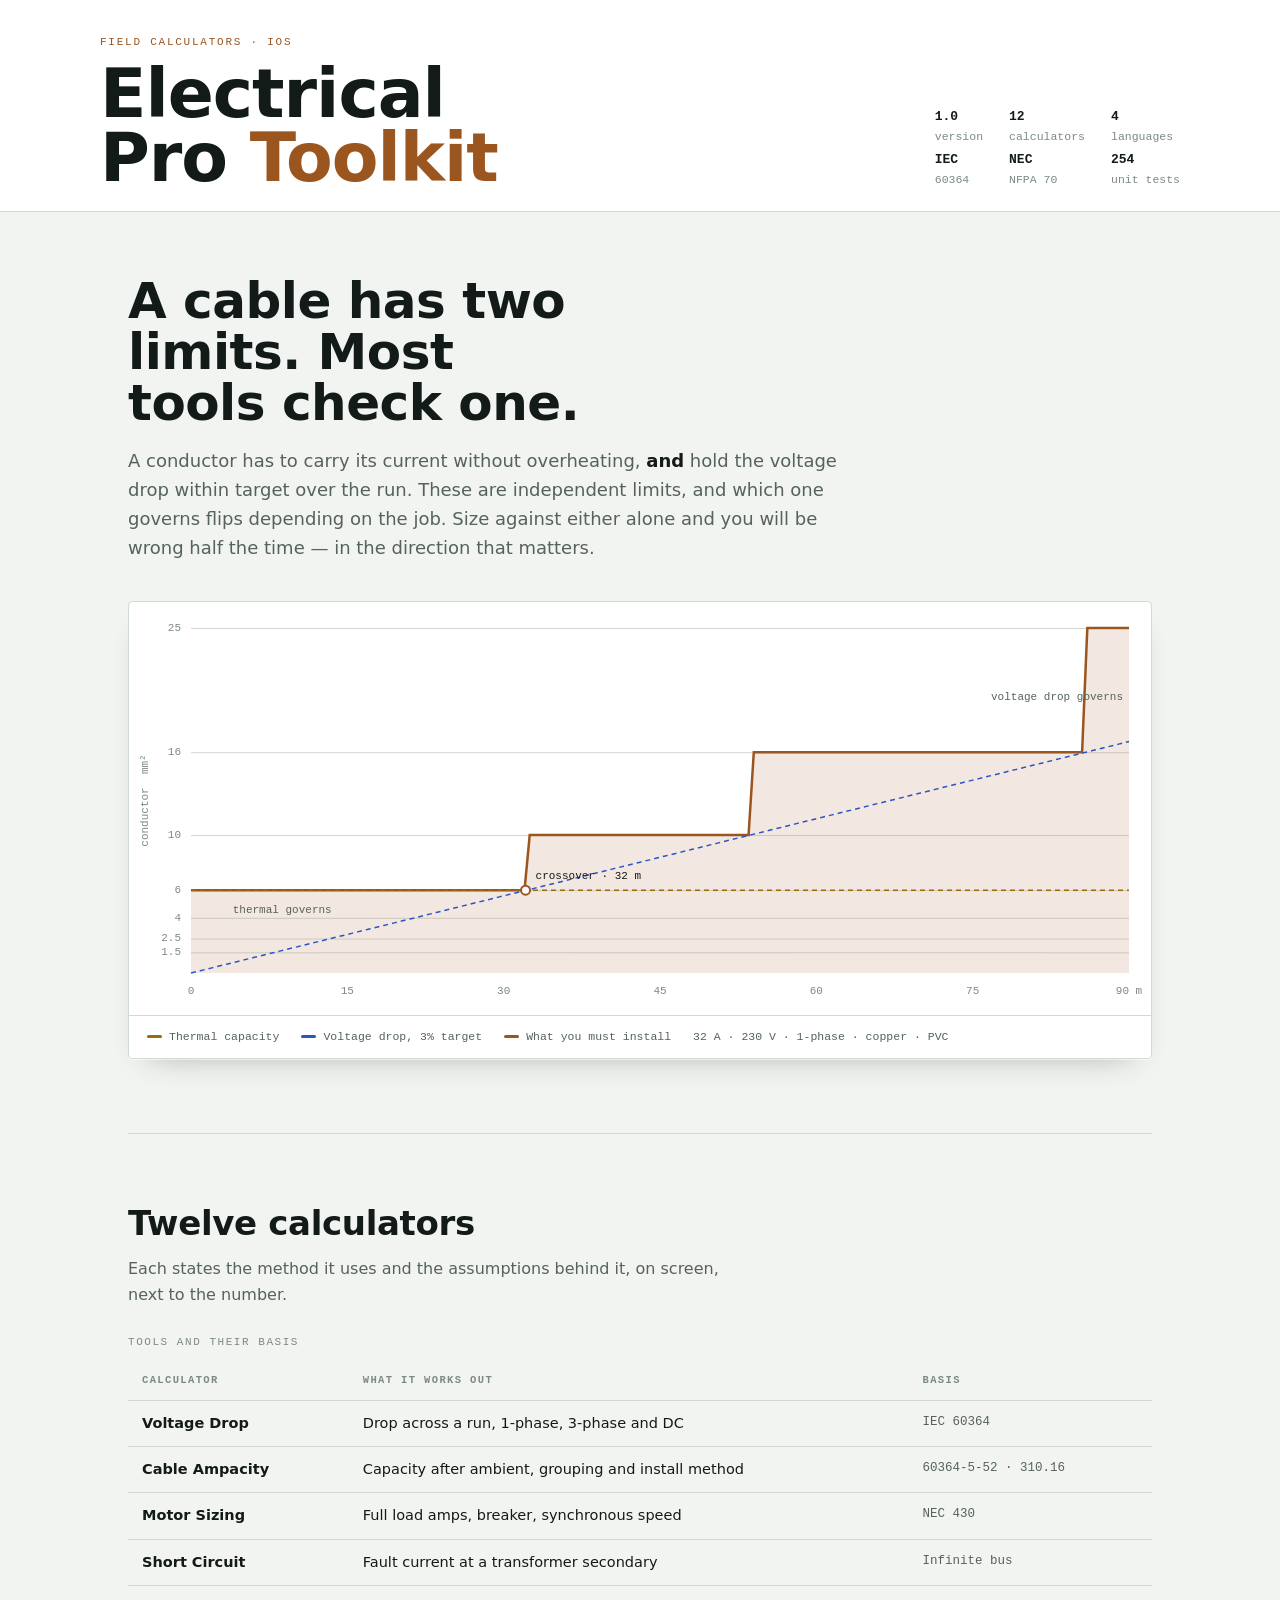
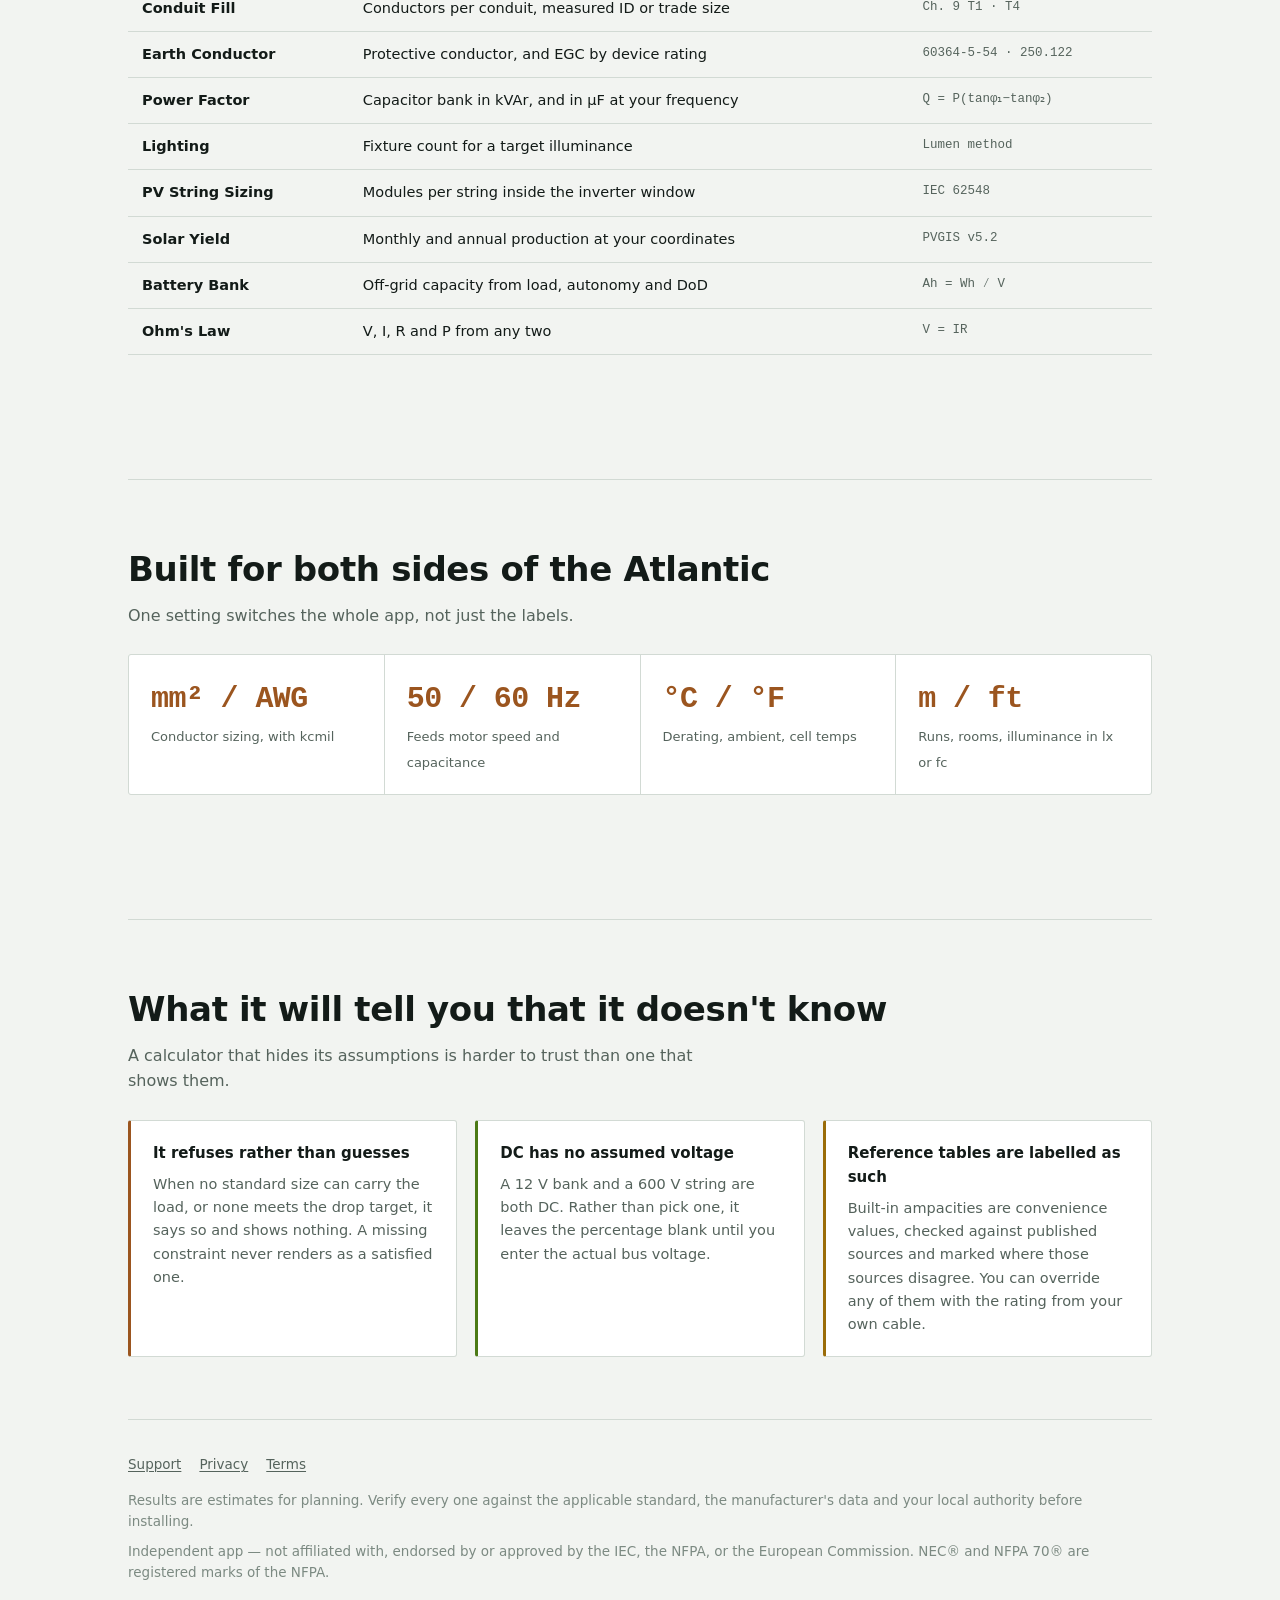
==== app.html @ b5302768 "Add the product page" ====
<!DOCTYPE html>
<html lang="en">
<head>
<meta charset="utf-8">
<meta name="viewport" content="width=device-width, initial-scale=1">
<meta name="description" content="Twelve electrical calculators for electricians and solar installers. Sizes cable against thermal capacity and voltage drop, not just one. IEC and NEC, four languages, iOS.">
<meta property="og:title" content="Electrical Pro Toolkit">
<meta property="og:description" content="A cable has two limits. Most tools check one.">
<meta property="og:type" content="website">
<meta property="og:url" content="https://aneagoe87.github.io/electricalc-pro-support/app.html">
<meta name="twitter:card" content="summary_large_image">
<link rel="icon" href="data:image/svg+xml,<svg xmlns=%22http://www.w3.org/2000/svg%22 viewBox=%220 0 100 100%22><text y=%22.9em%22 font-size=%2290%22>⚡</text></svg>">
<title>Electrical Pro Toolkit</title>
<style>
  /* Dark-first: :root carries the dark palette, light is the redefinition. */
  :root {
    --ground:    #0C1210;
    --surface:   #131B18;
    --surface-2: #1A2420;
    --rule:      #26332D;
    --text:      #E8EDE9;
    --muted:     #93A29A;
    --faint:     #6B7A72;

    --copper:    #C87740;
    --copper-lo: #8E4F26;
    --line:      #5B8AF0;
    --earth:     #7FBB39;
    --warn:      #E0A93D;

    --shadow: 0 1px 0 rgba(255,255,255,.03), 0 18px 40px -24px rgba(0,0,0,.9);
    --mono: ui-monospace, SFMono-Regular, "SF Mono", Menlo, Consolas, monospace;
    --body: system-ui, -apple-system, "Segoe UI", Roboto, sans-serif;
    --display: "Helvetica Neue Condensed", "HelveticaNeue-CondensedBold",
               "Arial Narrow", "Avenir Next Condensed", system-ui, sans-serif;
  }
  @media (prefers-color-scheme: light) {
    :root:not([data-theme="dark"]) {
      --ground:    #F2F4F1;
      --surface:   #FFFFFF;
      --surface-2: #E9EDE8;
      --rule:      #D2DAD4;
      --text:      #131B18;
      --muted:     #55635C;
      --faint:     #7C8A82;
      --copper:    #9B551F;
      --copper-lo: #C87740;
      --line:      #2C55C4;
      --earth:     #4C7A16;
      --warn:      #9A6C09;
      --shadow: 0 1px 0 rgba(255,255,255,.6), 0 14px 32px -22px rgba(20,30,25,.45);
    }
  }
  :root[data-theme="light"] {
    --ground:#F2F4F1; --surface:#FFFFFF; --surface-2:#E9EDE8; --rule:#D2DAD4;
    --text:#131B18; --muted:#55635C; --faint:#7C8A82;
    --copper:#9B551F; --copper-lo:#C87740; --line:#2C55C4; --earth:#4C7A16; --warn:#9A6C09;
    --shadow: 0 1px 0 rgba(255,255,255,.6), 0 14px 32px -22px rgba(20,30,25,.45);
  }

  * { box-sizing: border-box; }
  body {
    margin: 0;
    background: var(--ground);
    color: var(--text);
    font-family: var(--body);
    line-height: 1.6;
    -webkit-font-smoothing: antialiased;
  }
  .wrap { max-width: 1080px; margin: 0 auto; padding: 0 28px; }

  /* ---- drawing title block ---------------------------------------- */
  .titleblock {
    border-bottom: 1px solid var(--rule);
    background: var(--surface);
  }
  .tb-grid {
    display: grid;
    grid-template-columns: 1fr auto;
    gap: 24px 40px;
    align-items: end;
    padding: 34px 0 22px;
  }
  .mark {
    font-family: var(--display);
    font-weight: 700;
    font-size: clamp(38px, 6.4vw, 68px);
    line-height: .94;
    letter-spacing: -0.015em;
    margin: 0;
    text-wrap: balance;
  }
  .mark em { font-style: normal; color: var(--copper); }
  .tb-meta {
    display: grid;
    grid-template-columns: repeat(3, auto);
    gap: 4px 26px;
    font-family: var(--mono);
    font-size: 11.5px;
    font-variant-numeric: tabular-nums;
    color: var(--faint);
  }
  .tb-meta b { display: block; color: var(--text); font-weight: 600; font-size: 13px; }
  .eyebrow {
    font-family: var(--mono);
    font-size: 11px;
    letter-spacing: .16em;
    text-transform: uppercase;
    color: var(--copper);
    margin: 0 0 10px;
  }

  /* ---- thesis ------------------------------------------------------ */
  .thesis { padding: 64px 0 12px; }
  .thesis h2 {
    font-family: var(--display);
    font-weight: 700;
    font-size: clamp(30px, 4.6vw, 50px);
    line-height: 1.02;
    letter-spacing: -0.01em;
    margin: 0 0 18px;
    max-width: 18ch;
    text-wrap: balance;
  }
  .lede { font-size: 18px; color: var(--muted); max-width: 62ch; margin: 0; }
  .lede strong { color: var(--text); font-weight: 600; }

  .figure {
    margin: 38px 0 0;
    background: var(--surface);
    border: 1px solid var(--rule);
    border-radius: 4px;
    box-shadow: var(--shadow);
    overflow: hidden;
  }
  .figure canvas { display: block; width: 100%; height: auto; }
  .figcap {
    display: flex; flex-wrap: wrap; gap: 8px 22px; align-items: center;
    border-top: 1px solid var(--rule);
    padding: 12px 18px;
    font-family: var(--mono); font-size: 11.5px; color: var(--muted);
  }
  .key { display: inline-flex; align-items: center; gap: 7px; }
  .swatch { width: 15px; height: 3px; border-radius: 2px; }

  /* ---- spec table --------------------------------------------------- */
  section { padding: 62px 0; border-top: 1px solid var(--rule); margin-top: 62px; }
  h3 {
    font-family: var(--display); font-weight: 700;
    font-size: clamp(24px, 3.2vw, 34px); letter-spacing: -0.01em;
    margin: 0 0 6px;
  }
  .sub { color: var(--muted); margin: 0 0 26px; max-width: 60ch; }

  .scroll { overflow-x: auto; }
  table { width: 100%; border-collapse: collapse; font-size: 14.5px; min-width: 620px; }
  caption { text-align: left; font-family: var(--mono); font-size: 11px;
            letter-spacing: .14em; text-transform: uppercase; color: var(--faint);
            padding-bottom: 10px; }
  th, td { text-align: left; padding: 11px 14px; border-bottom: 1px solid var(--rule); vertical-align: top; }
  thead th {
    font-family: var(--mono); font-size: 10.5px; letter-spacing: .13em;
    text-transform: uppercase; color: var(--faint); font-weight: 600;
    border-bottom: 1px solid var(--rule);
  }
  tbody tr:hover { background: var(--surface-2); }
  td.tool { font-weight: 600; white-space: nowrap; }
  td.basis { font-family: var(--mono); font-size: 12.5px; color: var(--muted);
             font-variant-numeric: tabular-nums; white-space: nowrap; }

  /* ---- notes -------------------------------------------------------- */
  .notes { display: grid; gap: 18px; grid-template-columns: repeat(auto-fit, minmax(268px, 1fr)); }
  .note {
    background: var(--surface); border: 1px solid var(--rule);
    border-left: 3px solid var(--copper);
    border-radius: 3px; padding: 20px 22px;
  }
  .note.earth { border-left-color: var(--earth); }
  .note.warn  { border-left-color: var(--warn); }
  .note h4 { margin: 0 0 8px; font-size: 15px; }
  .note p { margin: 0; color: var(--muted); font-size: 14.5px; }

  .stats { display: grid; grid-template-columns: repeat(auto-fit, minmax(150px, 1fr)); gap: 1px;
           background: var(--rule); border: 1px solid var(--rule); border-radius: 3px; overflow: hidden; }
  .stat { background: var(--surface); padding: 20px 22px; }
  .stat b { display: block; font-family: var(--mono); font-size: 30px; font-weight: 600;
            font-variant-numeric: tabular-nums; letter-spacing: -0.02em; color: var(--copper); }
  .stat span { font-size: 13px; color: var(--muted); }

  footer { border-top: 1px solid var(--rule); padding: 34px 0 60px; color: var(--faint); font-size: 13.5px; }
  footer a { color: var(--muted); text-decoration-thickness: 1px; text-underline-offset: 2px; }
  footer a:hover { color: var(--copper); }
  footer nav { display: flex; flex-wrap: wrap; gap: 18px; margin-bottom: 14px; }
  a:focus-visible, [tabindex]:focus-visible {
    outline: 2px solid var(--copper); outline-offset: 3px; border-radius: 2px;
  }
  @media (prefers-reduced-motion: reduce) { * { animation: none !important; transition: none !important; } }
</style>

</head>
<body>
<header class="titleblock">
  <div class="wrap tb-grid">
    <div>
      <p class="eyebrow">Field calculators · iOS</p>
      <h1 class="mark">Electrical<br>Pro <em>Toolkit</em></h1>
    </div>
    <div class="tb-meta">
      <div><b>1.0</b>version</div>
      <div><b>12</b>calculators</div>
      <div><b>4</b>languages</div>
      <div><b>IEC</b>60364</div>
      <div><b>NEC</b>NFPA&nbsp;70</div>
      <div><b>254</b>unit tests</div>
    </div>
  </div>
</header>

<main class="wrap">

  <div class="thesis">
    <h2>A cable has two limits. Most tools check one.</h2>
    <p class="lede">
      A conductor has to carry its current without overheating, <strong>and</strong> hold the
      voltage drop within target over the run. These are independent limits, and which one
      governs flips depending on the job. Size against either alone and you will be wrong
      half the time — in the direction that matters.
    </p>

    <figure class="figure">
      <canvas id="chart" width="1040" height="420" role="img"
        aria-label="Chart of required conductor size against run length. A flat thermal limit governs on short runs; a rising voltage-drop limit governs beyond the crossover at roughly 34 metres."></canvas>
      <figcaption class="figcap">
        <span class="key"><span class="swatch" style="background:var(--warn)"></span>Thermal capacity</span>
        <span class="key"><span class="swatch" style="background:var(--line)"></span>Voltage drop, 3% target</span>
        <span class="key"><span class="swatch" style="background:var(--copper)"></span>What you must install</span>
        <span>32 A · 230 V · 1-phase · copper · PVC</span>
      </figcaption>
    </figure>
  </div>

  <section>
    <h3>Twelve calculators</h3>
    <p class="sub">Each states the method it uses and the assumptions behind it, on screen, next to the number.</p>
    <div class="scroll">
      <table>
        <caption>Tools and their basis</caption>
        <thead>
          <tr><th scope="col">Calculator</th><th scope="col">What it works out</th><th scope="col">Basis</th></tr>
        </thead>
        <tbody>
          <tr><td class="tool">Voltage Drop</td><td>Drop across a run, 1-phase, 3-phase and DC</td><td class="basis">IEC 60364</td></tr>
          <tr><td class="tool">Cable Ampacity</td><td>Capacity after ambient, grouping and install method</td><td class="basis">60364-5-52 · 310.16</td></tr>
          <tr><td class="tool">Motor Sizing</td><td>Full load amps, breaker, synchronous speed</td><td class="basis">NEC 430</td></tr>
          <tr><td class="tool">Short Circuit</td><td>Fault current at a transformer secondary</td><td class="basis">Infinite bus</td></tr>
          <tr><td class="tool">Conduit Fill</td><td>Conductors per conduit, measured ID or trade size</td><td class="basis">Ch. 9 T1 · T4</td></tr>
          <tr><td class="tool">Earth Conductor</td><td>Protective conductor, and EGC by device rating</td><td class="basis">60364-5-54 · 250.122</td></tr>
          <tr><td class="tool">Power Factor</td><td>Capacitor bank in kVAr, and in µF at your frequency</td><td class="basis">Q = P(tanφ₁−tanφ₂)</td></tr>
          <tr><td class="tool">Lighting</td><td>Fixture count for a target illuminance</td><td class="basis">Lumen method</td></tr>
          <tr><td class="tool">PV String Sizing</td><td>Modules per string inside the inverter window</td><td class="basis">IEC 62548</td></tr>
          <tr><td class="tool">Solar Yield</td><td>Monthly and annual production at your coordinates</td><td class="basis">PVGIS v5.2</td></tr>
          <tr><td class="tool">Battery Bank</td><td>Off-grid capacity from load, autonomy and DoD</td><td class="basis">Ah = Wh ⁄ V</td></tr>
          <tr><td class="tool">Ohm's Law</td><td>V, I, R and P from any two</td><td class="basis">V = IR</td></tr>
        </tbody>
      </table>
    </div>
  </section>

  <section>
    <h3>Built for both sides of the Atlantic</h3>
    <p class="sub">One setting switches the whole app, not just the labels.</p>
    <div class="stats">
      <div class="stat"><b>mm² / AWG</b><span>Conductor sizing, with kcmil</span></div>
      <div class="stat"><b>50 / 60 Hz</b><span>Feeds motor speed and capacitance</span></div>
      <div class="stat"><b>°C / °F</b><span>Derating, ambient, cell temps</span></div>
      <div class="stat"><b>m / ft</b><span>Runs, rooms, illuminance in lx or fc</span></div>
    </div>
  </section>

  <section>
    <h3>What it will tell you that it doesn't know</h3>
    <p class="sub">A calculator that hides its assumptions is harder to trust than one that shows them.</p>
    <div class="notes">
      <div class="note">
        <h4>It refuses rather than guesses</h4>
        <p>When no standard size can carry the load, or none meets the drop target, it says so
        and shows nothing. A missing constraint never renders as a satisfied one.</p>
      </div>
      <div class="note earth">
        <h4>DC has no assumed voltage</h4>
        <p>A 12 V bank and a 600 V string are both DC. Rather than pick one, it leaves the
        percentage blank until you enter the actual bus voltage.</p>
      </div>
      <div class="note warn">
        <h4>Reference tables are labelled as such</h4>
        <p>Built-in ampacities are convenience values, checked against published sources and
        marked where those sources disagree. You can override any of them with the rating
        from your own cable.</p>
      </div>
    </div>
  </section>

  <footer>
    <nav>
      <a href="https://aneagoe87.github.io/electricalc-pro-support/">Support</a>
      <a href="https://aneagoe87.github.io/electricalc-pro-support/privacy.html">Privacy</a>
      <a href="https://aneagoe87.github.io/electricalc-pro-support/terms.html">Terms</a>
    </nav>
    <p style="margin:0 0 8px">
      Results are estimates for planning. Verify every one against the applicable standard,
      the manufacturer's data and your local authority before installing.
    </p>
    <p style="margin:0">
      Independent app — not affiliated with, endorsed by or approved by the IEC, the NFPA,
      or the European Commission. NEC® and NFPA 70® are registered marks of the NFPA.
    </p>
  </footer>
</main>

<script>
  (function () {
    const canvas = document.getElementById('chart');
    const ctx = canvas.getContext('2d');

    // 32 A, 230 V single-phase, copper, PVC, 3% target.
    // Thermal: fixed by current and install conditions, so flat in length.
    // Drop: area rises linearly with run length.
    const THERMAL_MM2 = 6;
    const IEC = [1.5, 2.5, 4, 6, 10, 16, 25, 35, 50, 70, 95];
    const MAX_L = 90;
    const dropArea = (L) => (2 * L * 32 * 0.9) / (44.8 * 0.03 * 230); // κ at 70 °C PVC
    const stepUp = (a) => IEC.find((s) => s >= a) ?? IEC[IEC.length - 1];

    function token(name) {
      return getComputedStyle(document.documentElement).getPropertyValue(name).trim();
    }

    function draw() {
      const dpr = window.devicePixelRatio || 1;
      const cssW = canvas.clientWidth || 1040;
      const cssH = Math.round(cssW * 0.404);
      canvas.width = cssW * dpr;
      canvas.height = cssH * dpr;
      canvas.style.height = cssH + 'px';
      ctx.setTransform(dpr, 0, 0, dpr, 0, 0);
      ctx.clearRect(0, 0, cssW, cssH);

      const c = {
        rule: token('--rule'), faint: token('--faint'), muted: token('--muted'),
        copper: token('--copper'), line: token('--line'), warn: token('--warn'),
        text: token('--text'), surface: token('--surface'),
      };

      const L = 62, R = 22, T = 26, B = 42;
      const w = cssW - L - R, h = cssH - T - B;
      const yTop = 25; // mm²
      const x = (m) => L + (m / MAX_L) * w;
      const y = (mm2) => T + h - (mm2 / yTop) * h;

      ctx.font = '11px ui-monospace, SFMono-Regular, Menlo, monospace';
      ctx.textBaseline = 'middle';

      // grid + y labels
      IEC.filter((s) => s <= yTop).forEach((s) => {
        ctx.strokeStyle = c.rule; ctx.lineWidth = 1;
        ctx.beginPath(); ctx.moveTo(L, y(s) + .5); ctx.lineTo(L + w, y(s) + .5); ctx.stroke();
        ctx.fillStyle = c.faint; ctx.textAlign = 'right';
        ctx.fillText(s + '', L - 10, y(s));
      });
      ctx.textAlign = 'center';
      for (let m = 0; m <= MAX_L; m += 15) {
        ctx.fillStyle = c.faint;
        ctx.fillText(m + (m === MAX_L ? ' m' : ''), x(m), T + h + 18);
      }

      // governing envelope = max(thermal, drop), stepped to standard sizes
      ctx.beginPath();
      ctx.moveTo(x(0), y(0));
      for (let m = 0; m <= MAX_L; m += 0.5) {
        ctx.lineTo(x(m), y(stepUp(Math.max(THERMAL_MM2, dropArea(m)))));
      }
      ctx.lineTo(x(MAX_L), y(0));
      ctx.closePath();
      ctx.fillStyle = c.copper + '22';
      ctx.fill();

      ctx.beginPath();
      for (let m = 0; m <= MAX_L; m += 0.5) {
        const v = y(stepUp(Math.max(THERMAL_MM2, dropArea(m))));
        m === 0 ? ctx.moveTo(x(m), v) : ctx.lineTo(x(m), v);
      }
      ctx.strokeStyle = c.copper; ctx.lineWidth = 2.5; ctx.stroke();

      // thermal limit — flat
      ctx.beginPath();
      ctx.moveTo(x(0), y(THERMAL_MM2)); ctx.lineTo(x(MAX_L), y(THERMAL_MM2));
      ctx.strokeStyle = c.warn; ctx.lineWidth = 1.5; ctx.setLineDash([5, 4]); ctx.stroke();

      // drop requirement — rising
      ctx.beginPath();
      for (let m = 0; m <= MAX_L; m += 0.5) {
        const v = y(Math.min(dropArea(m), yTop));
        m === 0 ? ctx.moveTo(x(m), v) : ctx.lineTo(x(m), v);
      }
      ctx.strokeStyle = c.line; ctx.stroke();
      ctx.setLineDash([]);

      // crossover
      let cross = 0;
      for (let m = 0; m <= MAX_L; m += 0.1) if (dropArea(m) <= THERMAL_MM2) cross = m;
      ctx.beginPath(); ctx.arc(x(cross), y(THERMAL_MM2), 4.5, 0, Math.PI * 2);
      ctx.fillStyle = c.surface; ctx.fill();
      ctx.strokeStyle = c.copper; ctx.lineWidth = 2; ctx.stroke();

      ctx.fillStyle = c.text; ctx.textAlign = 'left';
      ctx.fillText('crossover · ' + cross.toFixed(0) + ' m', x(cross) + 10, y(THERMAL_MM2) - 14);
      ctx.fillStyle = c.muted;
      ctx.fillText('thermal governs', x(4), y(THERMAL_MM2) + 20);
      ctx.textAlign = 'right';
      ctx.fillText('voltage drop governs', x(MAX_L) - 6, y(20));

      ctx.save();
      ctx.translate(16, T + h / 2); ctx.rotate(-Math.PI / 2);
      ctx.textAlign = 'center'; ctx.fillStyle = c.faint;
      ctx.fillText('conductor  mm²', 0, 0);
      ctx.restore();
    }

    draw();
    addEventListener('resize', draw);
    matchMedia('(prefers-color-scheme: dark)').addEventListener('change', draw);
    new MutationObserver(draw).observe(document.documentElement, {
      attributes: true, attributeFilter: ['data-theme'],
    });
  })();
</script>

</body>
</html>
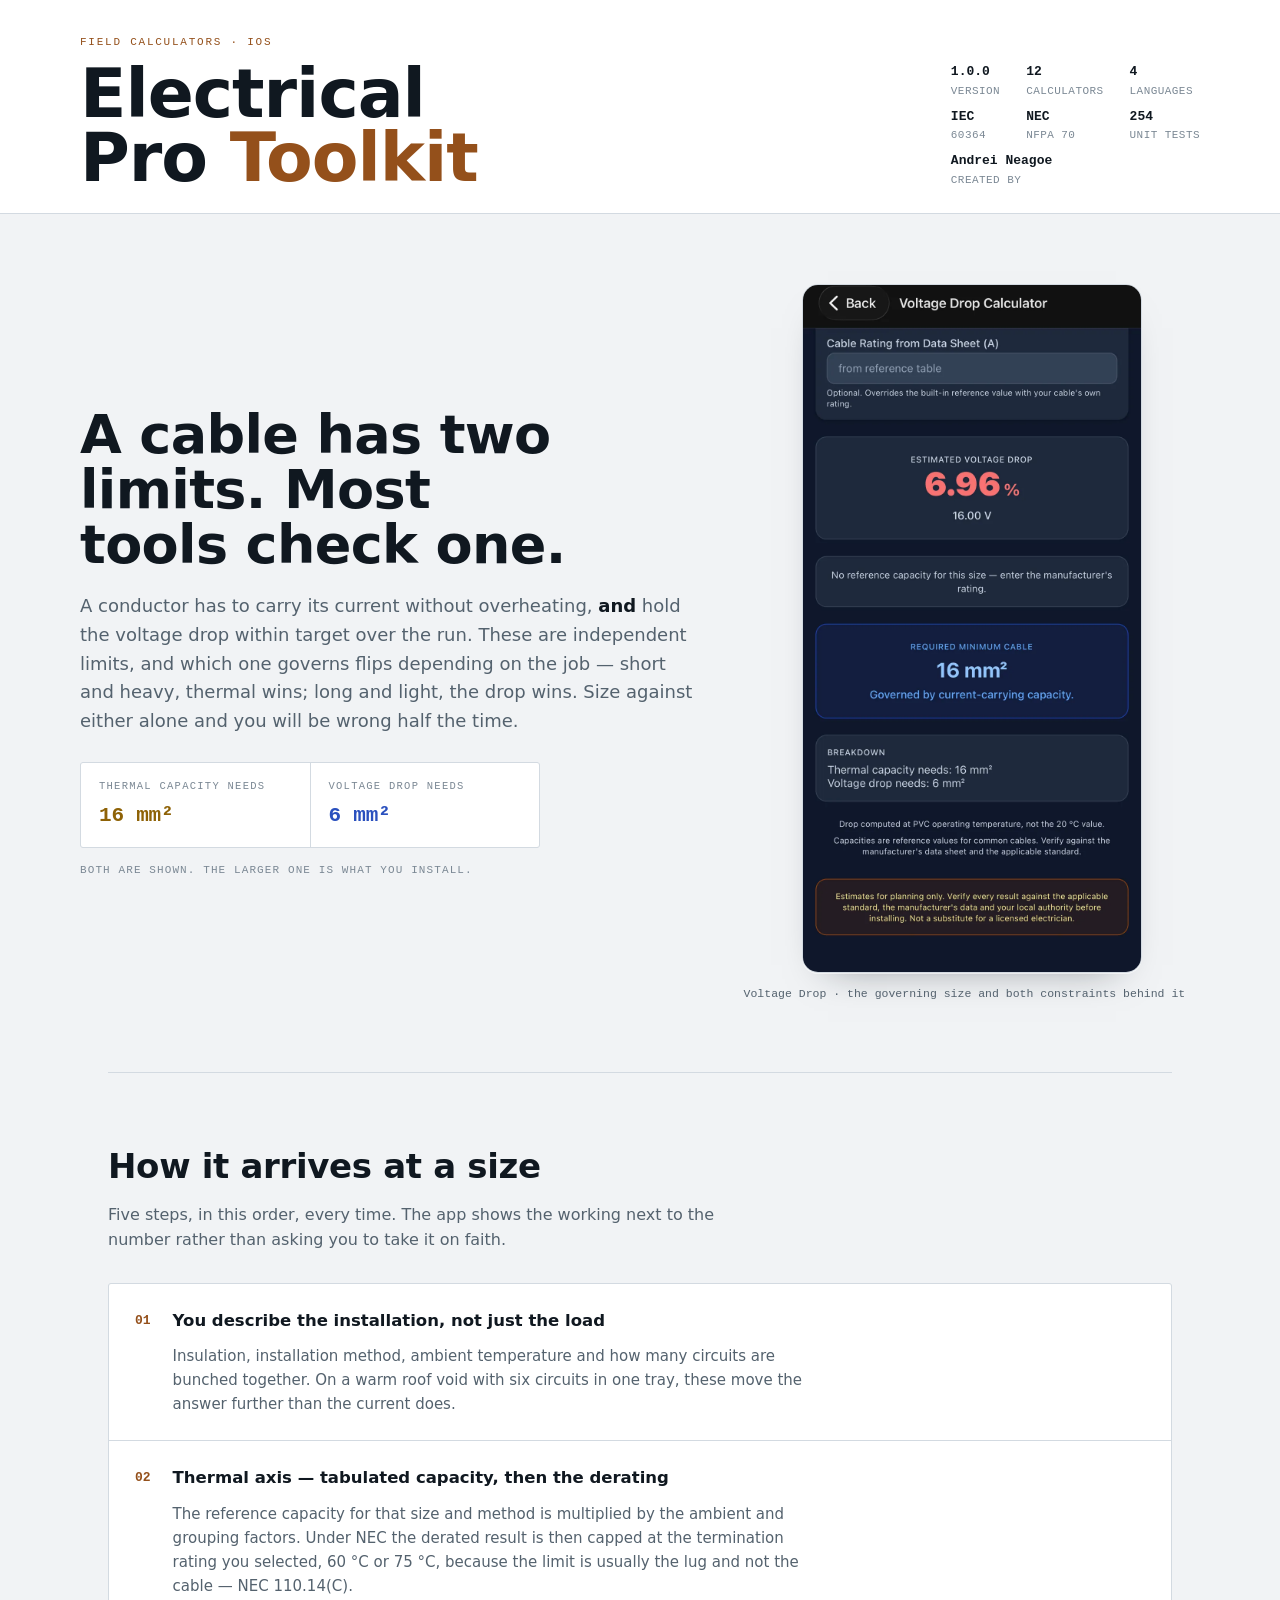
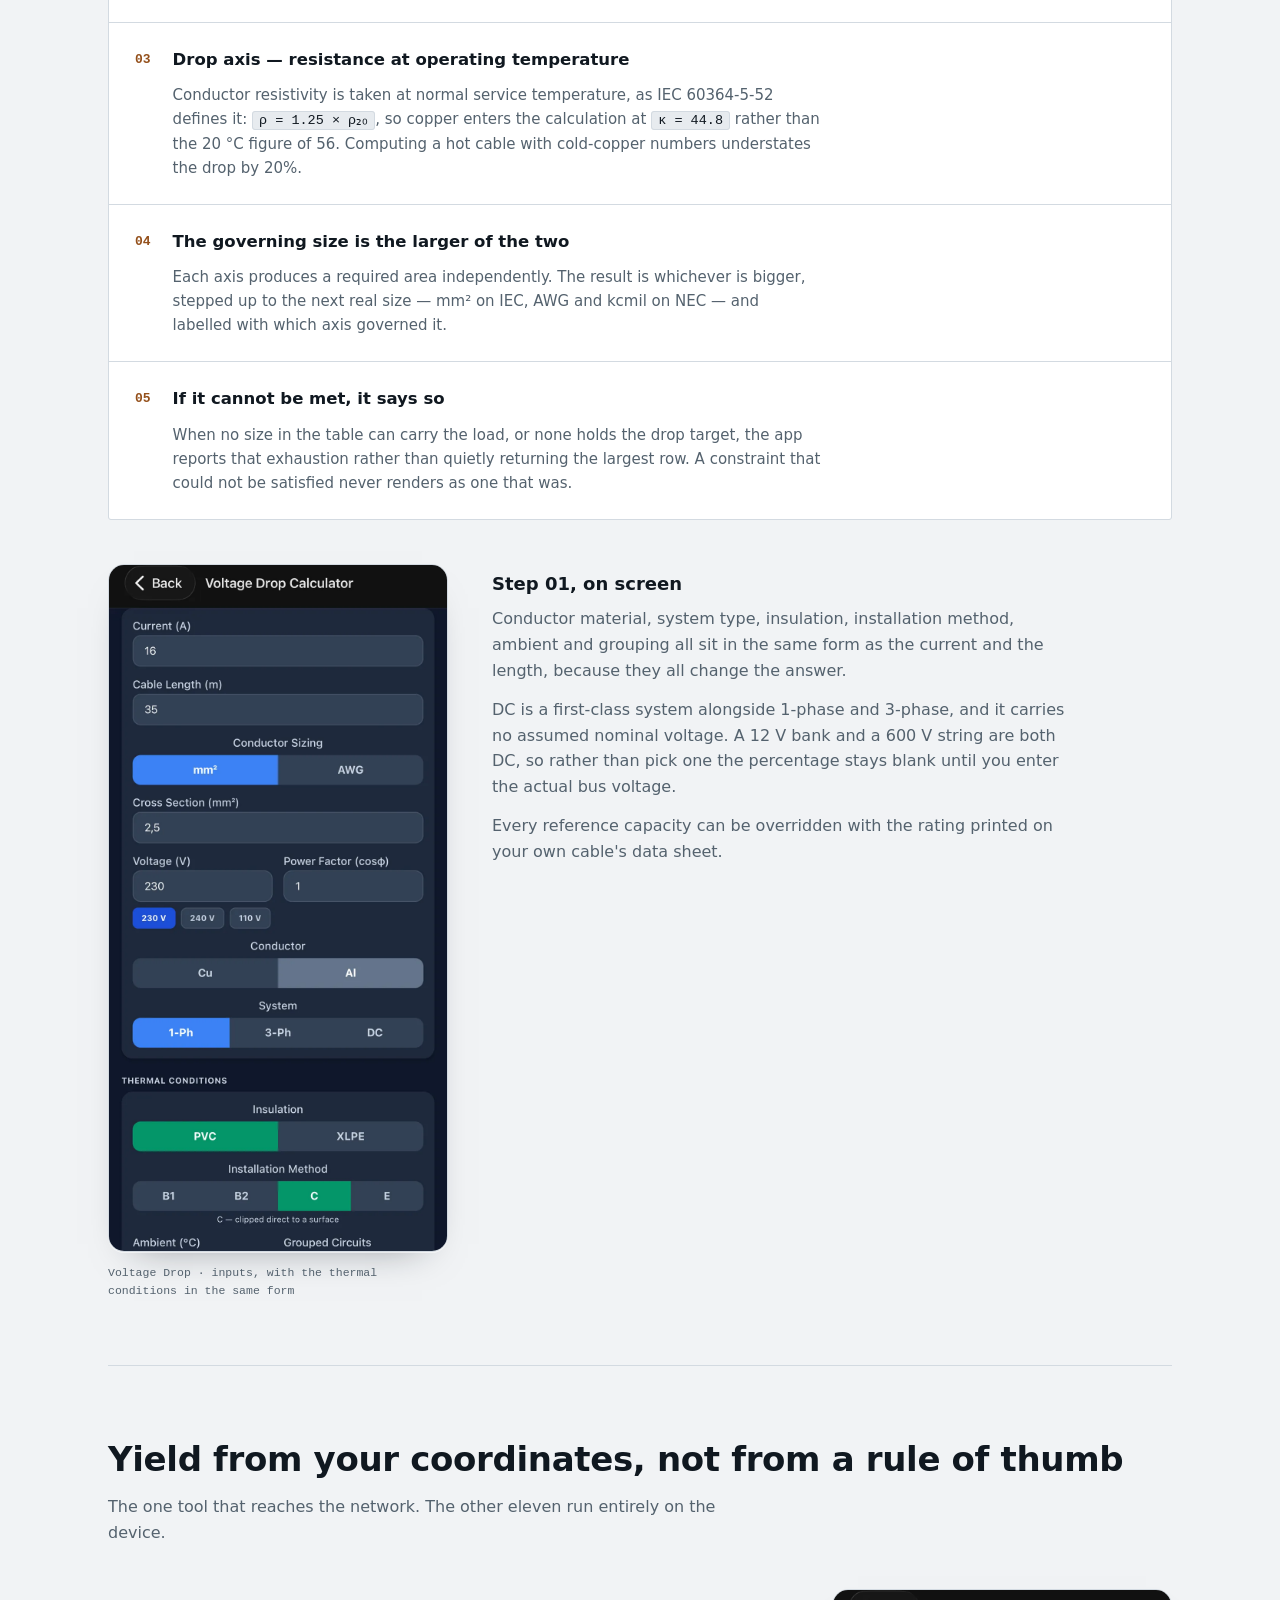
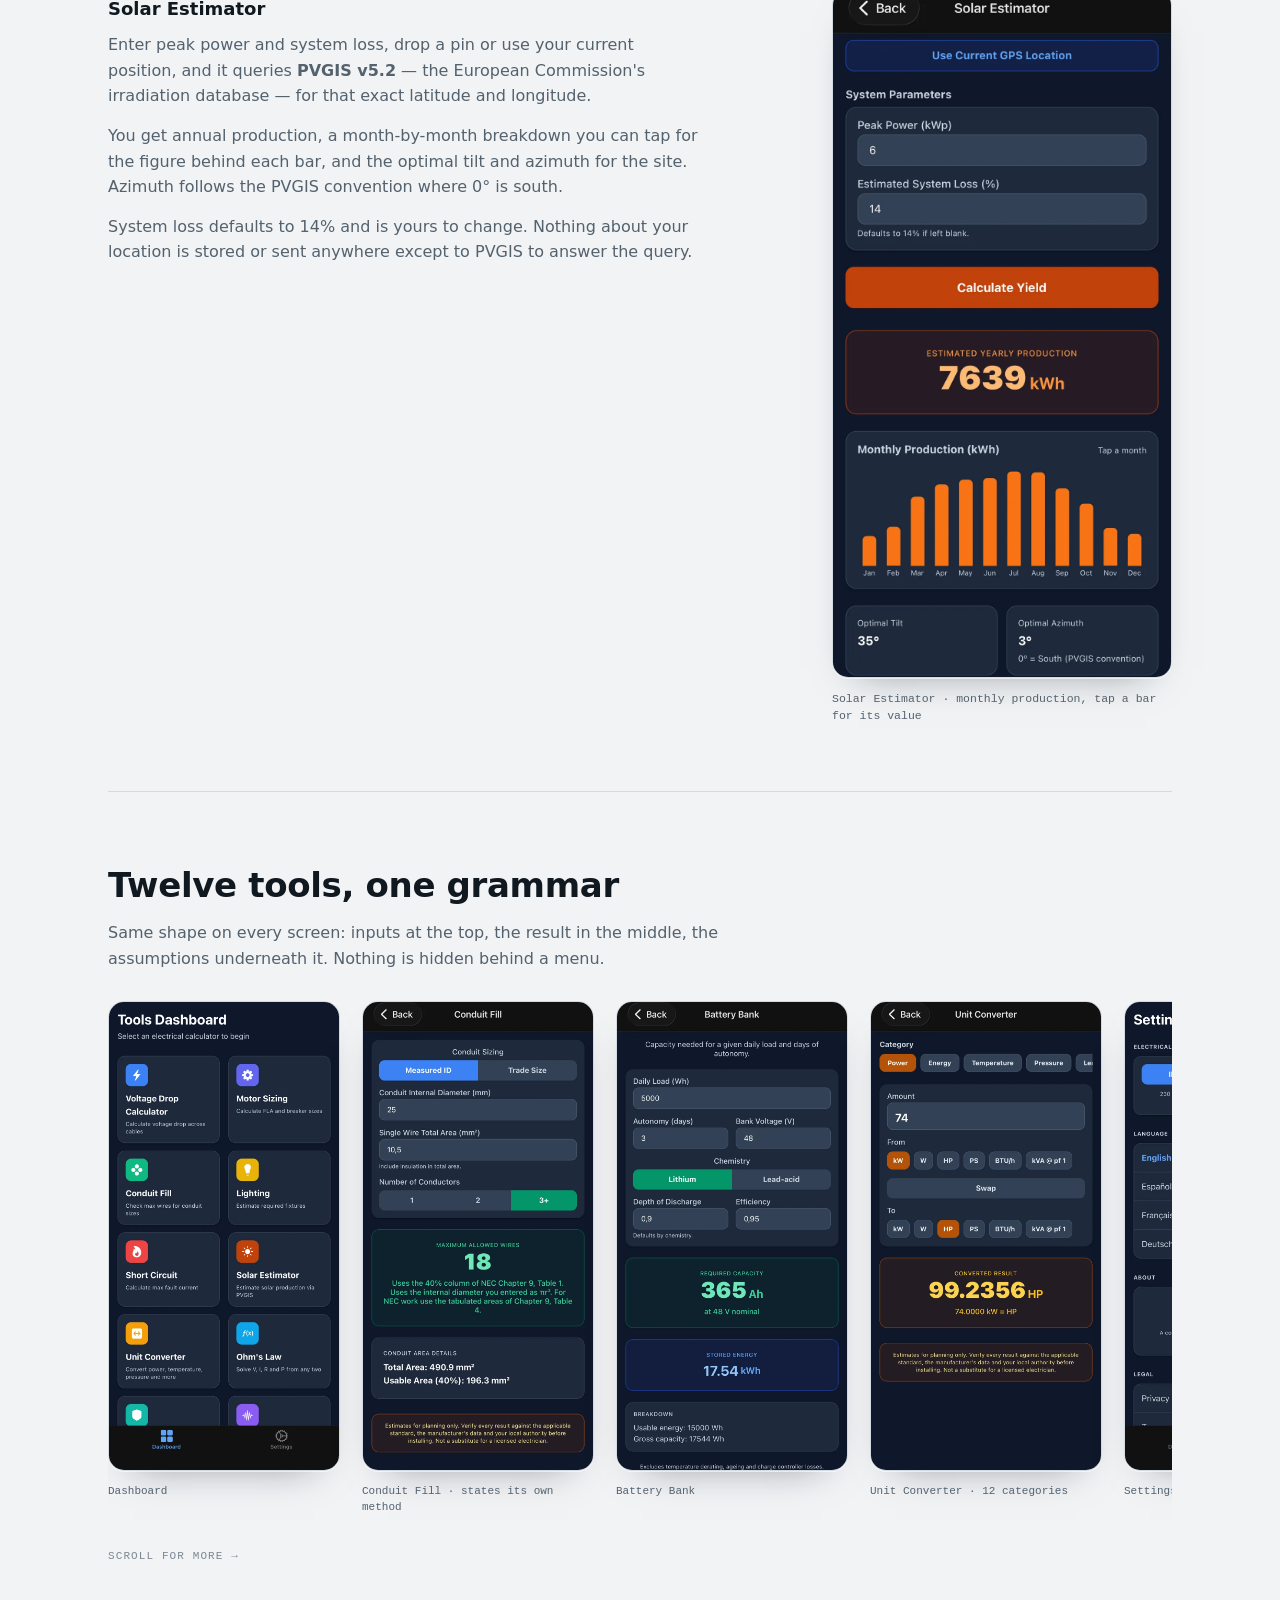
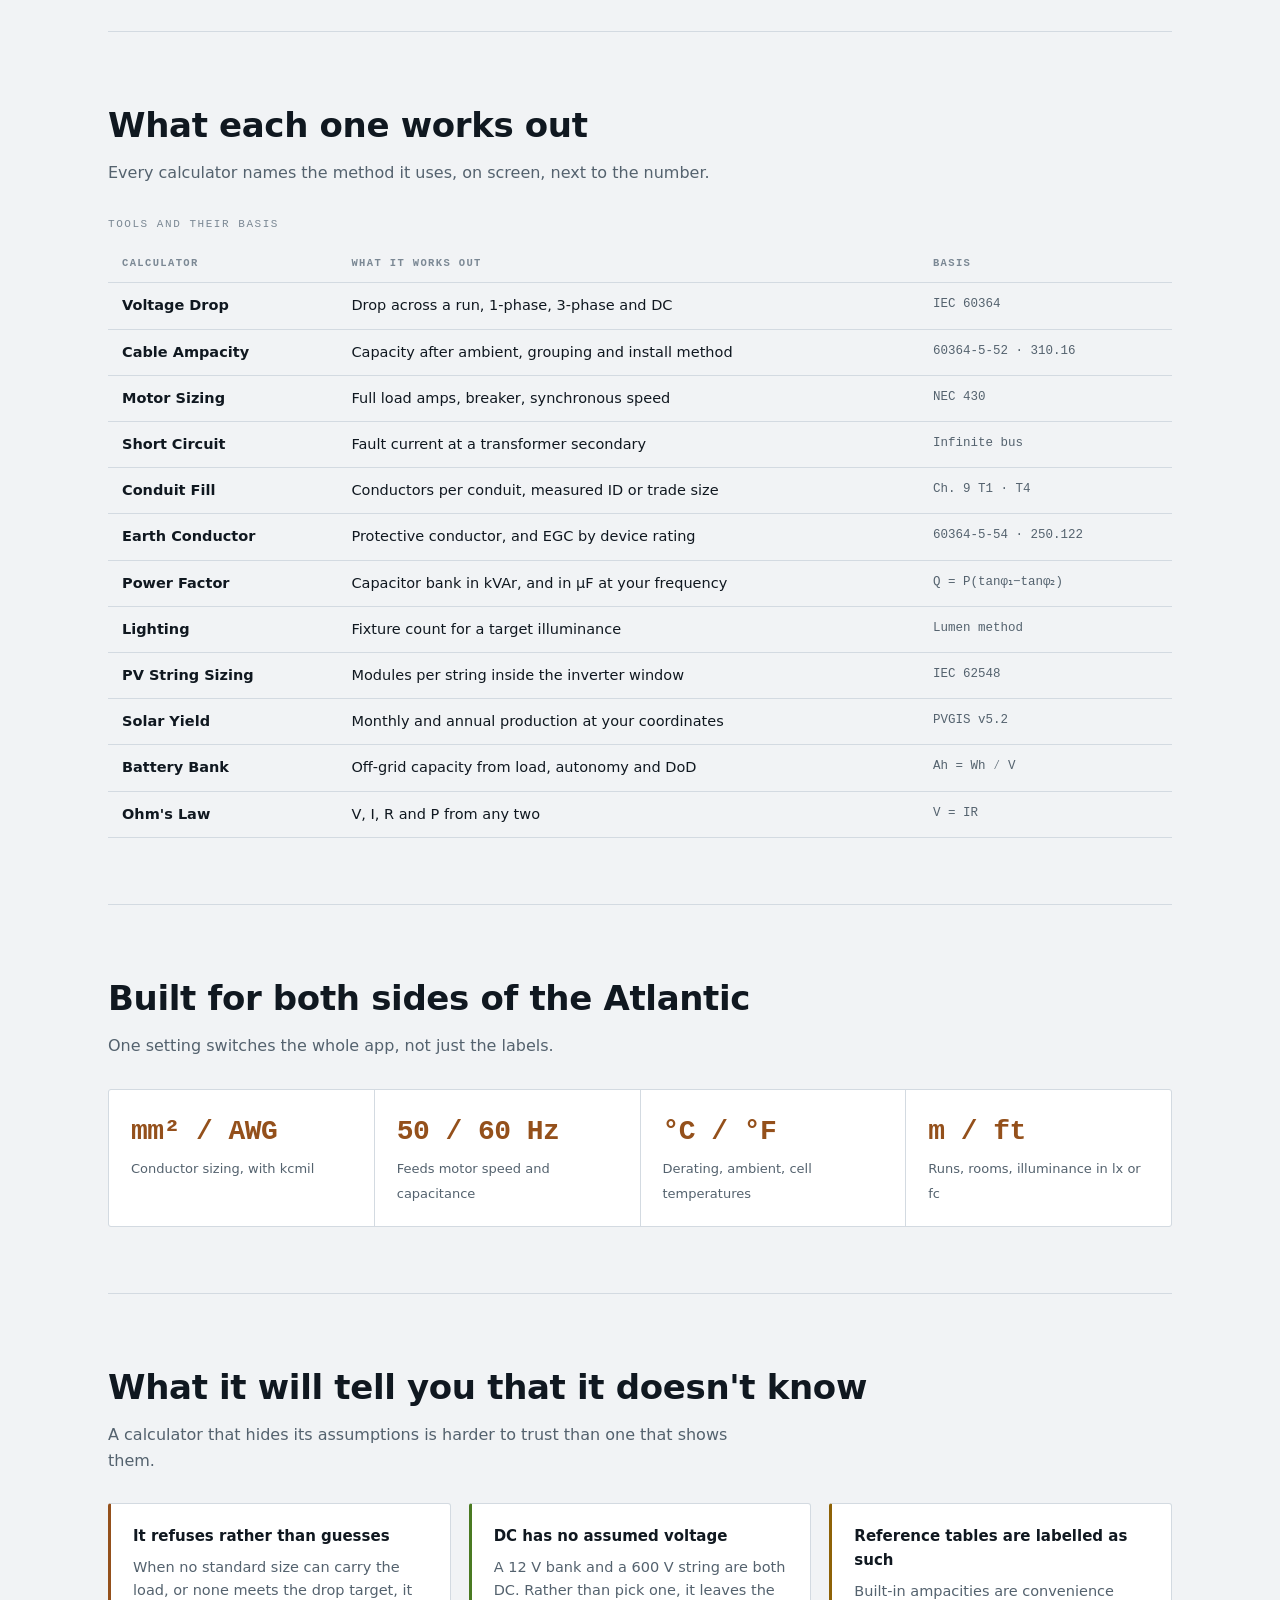
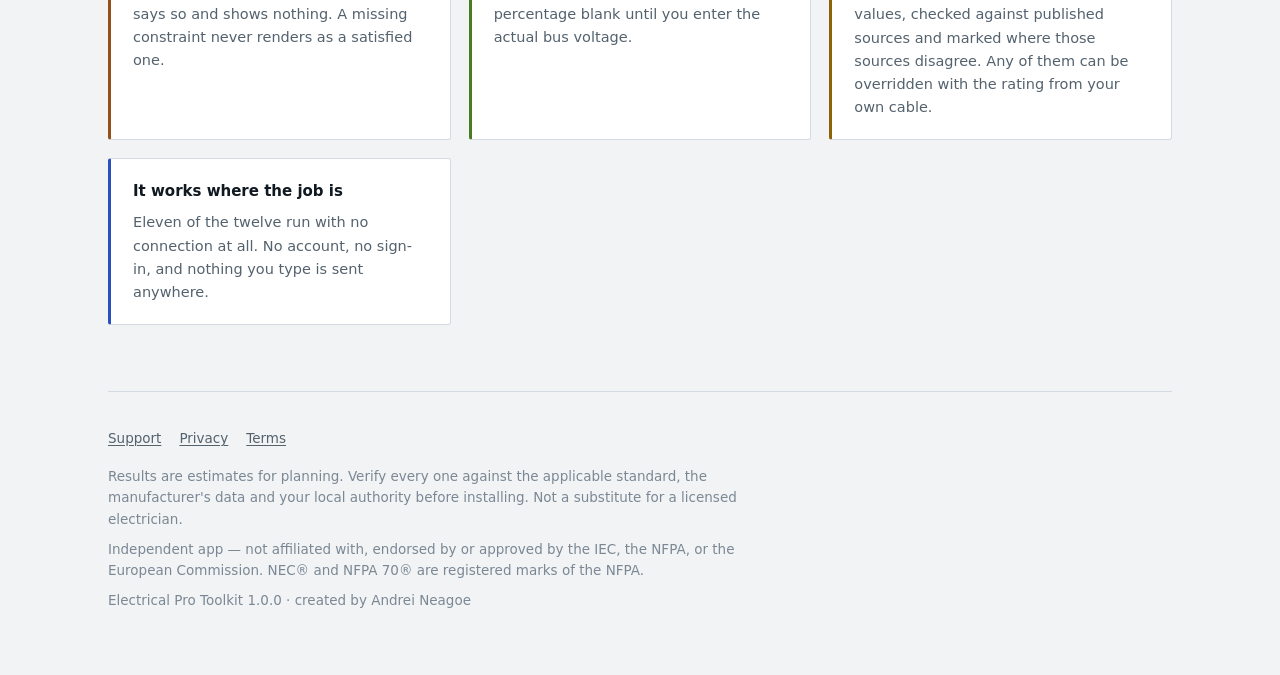
==== commit dac583d6: "Rebuild the product page around real app screens Replaces the synthetic constraint chart with the sc" ====
--- a/app.html
+++ b/app.html
@@ -4,31 +4,35 @@
 <meta charset="utf-8">
 <meta name="viewport" content="width=device-width, initial-scale=1">
 <meta name="description" content="Twelve electrical calculators for electricians and solar installers. Sizes cable against thermal capacity and voltage drop, not just one. IEC and NEC, four languages, iOS.">
+<meta name="author" content="Andrei Neagoe">
 <meta property="og:title" content="Electrical Pro Toolkit">
 <meta property="og:description" content="A cable has two limits. Most tools check one.">
 <meta property="og:type" content="website">
 <meta property="og:url" content="https://aneagoe87.github.io/electricalc-pro-support/app.html">
+<meta property="og:image" content="https://aneagoe87.github.io/electricalc-pro-support/shots/voltage-drop-result.webp">
 <meta name="twitter:card" content="summary_large_image">
 <link rel="icon" href="data:image/svg+xml,<svg xmlns=%22http://www.w3.org/2000/svg%22 viewBox=%220 0 100 100%22><text y=%22.9em%22 font-size=%2290%22>⚡</text></svg>">
 <title>Electrical Pro Toolkit</title>
 <style>
-  /* Dark-first: :root carries the dark palette, light is the redefinition. */
+  /* Dark-first: :root carries the dark palette, light is the redefinition.
+     Neutrals sit in cool graphite so the app's own navy screens read as part
+     of the same family; copper is the single accent, everything else is
+     functional colour borrowed from conductor identification. */
   :root {
-    --ground:    #0C1210;
-    --surface:   #131B18;
-    --surface-2: #1A2420;
-    --rule:      #26332D;
-    --text:      #E8EDE9;
-    --muted:     #93A29A;
-    --faint:     #6B7A72;
-
-    --copper:    #C87740;
-    --copper-lo: #8E4F26;
+    --ground:    #0A0E12;
+    --surface:   #111820;
+    --surface-2: #18212B;
+    --rule:      #26313C;
+    --text:      #E7ECF1;
+    --muted:     #98A5B1;
+    --faint:     #6C7A86;
+
+    --copper:    #CE7C41;
     --line:      #5B8AF0;
-    --earth:     #7FBB39;
+    --earth:     #6FBB4A;
     --warn:      #E0A93D;
 
-    --shadow: 0 1px 0 rgba(255,255,255,.03), 0 18px 40px -24px rgba(0,0,0,.9);
+    --shadow: 0 1px 0 rgba(255,255,255,.03), 0 22px 48px -28px rgba(0,0,0,.95);
     --mono: ui-monospace, SFMono-Regular, "SF Mono", Menlo, Consolas, monospace;
     --body: system-ui, -apple-system, "Segoe UI", Roboto, sans-serif;
     --display: "Helvetica Neue Condensed", "HelveticaNeue-CondensedBold",
@@ -36,26 +40,25 @@
   }
   @media (prefers-color-scheme: light) {
     :root:not([data-theme="dark"]) {
-      --ground:    #F2F4F1;
+      --ground:    #F1F3F5;
       --surface:   #FFFFFF;
-      --surface-2: #E9EDE8;
-      --rule:      #D2DAD4;
-      --text:      #131B18;
-      --muted:     #55635C;
-      --faint:     #7C8A82;
-      --copper:    #9B551F;
-      --copper-lo: #C87740;
-      --line:      #2C55C4;
-      --earth:     #4C7A16;
-      --warn:      #9A6C09;
-      --shadow: 0 1px 0 rgba(255,255,255,.6), 0 14px 32px -22px rgba(20,30,25,.45);
+      --surface-2: #E7EBEF;
+      --rule:      #D3DAE1;
+      --text:      #101820;
+      --muted:     #54626E;
+      --faint:     #7B8894;
+      --copper:    #94501B;
+      --line:      #2A50BE;
+      --earth:     #4A7A22;
+      --warn:      #8E6206;
+      --shadow: 0 1px 0 rgba(255,255,255,.6), 0 18px 38px -26px rgba(16,24,32,.5);
     }
   }
   :root[data-theme="light"] {
-    --ground:#F2F4F1; --surface:#FFFFFF; --surface-2:#E9EDE8; --rule:#D2DAD4;
-    --text:#131B18; --muted:#55635C; --faint:#7C8A82;
-    --copper:#9B551F; --copper-lo:#C87740; --line:#2C55C4; --earth:#4C7A16; --warn:#9A6C09;
-    --shadow: 0 1px 0 rgba(255,255,255,.6), 0 14px 32px -22px rgba(20,30,25,.45);
+    --ground:#F1F3F5; --surface:#FFFFFF; --surface-2:#E7EBEF; --rule:#D3DAE1;
+    --text:#101820; --muted:#54626E; --faint:#7B8894;
+    --copper:#94501B; --line:#2A50BE; --earth:#4A7A22; --warn:#8E6206;
+    --shadow: 0 1px 0 rgba(255,255,255,.6), 0 18px 38px -26px rgba(16,24,32,.5);
   }
 
   * { box-sizing: border-box; }
@@ -67,138 +70,206 @@
     line-height: 1.6;
     -webkit-font-smoothing: antialiased;
   }
-  .wrap { max-width: 1080px; margin: 0 auto; padding: 0 28px; }
+  .wrap { max-width: 1120px; margin: 0 auto; padding: 0 28px; }
+  img { max-width: 100%; }
 
   /* ---- drawing title block ---------------------------------------- */
-  .titleblock {
-    border-bottom: 1px solid var(--rule);
-    background: var(--surface);
-  }
+  .titleblock { border-bottom: 1px solid var(--rule); background: var(--surface); }
   .tb-grid {
-    display: grid;
-    grid-template-columns: 1fr auto;
-    gap: 24px 40px;
-    align-items: end;
-    padding: 34px 0 22px;
+    display: grid; grid-template-columns: 1fr auto;
+    gap: 26px 48px; align-items: end; padding: 34px 0 24px;
   }
   .mark {
-    font-family: var(--display);
-    font-weight: 700;
+    font-family: var(--display); font-weight: 700;
     font-size: clamp(38px, 6.4vw, 68px);
-    line-height: .94;
-    letter-spacing: -0.015em;
-    margin: 0;
-    text-wrap: balance;
+    line-height: .94; letter-spacing: -0.015em; margin: 0; text-wrap: balance;
   }
   .mark em { font-style: normal; color: var(--copper); }
   .tb-meta {
-    display: grid;
-    grid-template-columns: repeat(3, auto);
-    gap: 4px 26px;
-    font-family: var(--mono);
-    font-size: 11.5px;
-    font-variant-numeric: tabular-nums;
-    color: var(--faint);
-  }
-  .tb-meta b { display: block; color: var(--text); font-weight: 600; font-size: 13px; }
+    display: grid; grid-template-columns: repeat(3, minmax(0, auto)); gap: 6px 26px;
+    font-family: var(--mono); font-size: 11px; font-variant-numeric: tabular-nums;
+    letter-spacing: .04em; text-transform: uppercase; color: var(--faint);
+  }
+  .tb-meta b {
+    display: block; color: var(--text); font-weight: 600;
+    font-size: 13px; letter-spacing: 0; text-transform: none;
+  }
   .eyebrow {
-    font-family: var(--mono);
-    font-size: 11px;
-    letter-spacing: .16em;
-    text-transform: uppercase;
-    color: var(--copper);
-    margin: 0 0 10px;
-  }
-
-  /* ---- thesis ------------------------------------------------------ */
-  .thesis { padding: 64px 0 12px; }
-  .thesis h2 {
-    font-family: var(--display);
-    font-weight: 700;
-    font-size: clamp(30px, 4.6vw, 50px);
-    line-height: 1.02;
-    letter-spacing: -0.01em;
-    margin: 0 0 18px;
-    max-width: 18ch;
-    text-wrap: balance;
-  }
-  .lede { font-size: 18px; color: var(--muted); max-width: 62ch; margin: 0; }
-  .lede strong { color: var(--text); font-weight: 600; }
-
-  .figure {
-    margin: 38px 0 0;
-    background: var(--surface);
-    border: 1px solid var(--rule);
-    border-radius: 4px;
-    box-shadow: var(--shadow);
-    overflow: hidden;
-  }
-  .figure canvas { display: block; width: 100%; height: auto; }
-  .figcap {
-    display: flex; flex-wrap: wrap; gap: 8px 22px; align-items: center;
-    border-top: 1px solid var(--rule);
-    padding: 12px 18px;
-    font-family: var(--mono); font-size: 11.5px; color: var(--muted);
-  }
-  .key { display: inline-flex; align-items: center; gap: 7px; }
-  .swatch { width: 15px; height: 3px; border-radius: 2px; }
-
-  /* ---- spec table --------------------------------------------------- */
-  section { padding: 62px 0; border-top: 1px solid var(--rule); margin-top: 62px; }
+    font-family: var(--mono); font-size: 11px; letter-spacing: .16em;
+    text-transform: uppercase; color: var(--copper); margin: 0 0 10px;
+  }
+
+  /* ---- shared section furniture ------------------------------------ */
+  section { padding: 66px 0; border-top: 1px solid var(--rule); }
   h3 {
     font-family: var(--display); font-weight: 700;
     font-size: clamp(24px, 3.2vw, 34px); letter-spacing: -0.01em;
-    margin: 0 0 6px;
-  }
-  .sub { color: var(--muted); margin: 0 0 26px; max-width: 60ch; }
-
+    margin: 0 0 8px; text-wrap: balance;
+  }
+  .sub { color: var(--muted); margin: 0 0 30px; max-width: 62ch; }
+
+  /* ---- thesis ------------------------------------------------------ */
+  .thesis {
+    padding: 70px 0; display: grid; gap: 46px;
+    grid-template-columns: minmax(0, 1.15fr) minmax(0, .85fr); align-items: center;
+  }
+  .thesis h2 {
+    font-family: var(--display); font-weight: 700;
+    font-size: clamp(31px, 4.8vw, 54px); line-height: 1.02;
+    letter-spacing: -0.012em; margin: 0 0 20px; max-width: 17ch; text-wrap: balance;
+  }
+  .lede { font-size: 18px; color: var(--muted); max-width: 56ch; margin: 0 0 26px; }
+  .lede strong { color: var(--text); font-weight: 600; }
+
+  /* two readings pulled out of the screen beside it */
+  .readout {
+    display: grid; grid-template-columns: repeat(auto-fit, minmax(160px, 1fr));
+    gap: 1px; background: var(--rule); border: 1px solid var(--rule);
+    border-radius: 3px; overflow: hidden; max-width: 460px;
+  }
+  .readout div { background: var(--surface); padding: 15px 18px; }
+  .readout span {
+    display: block; font-family: var(--mono); font-size: 10.5px;
+    letter-spacing: .12em; text-transform: uppercase; color: var(--faint); margin-bottom: 4px;
+  }
+  .readout b {
+    font-family: var(--mono); font-size: 21px; font-weight: 600;
+    font-variant-numeric: tabular-nums; letter-spacing: -0.01em;
+  }
+  .readout .t b { color: var(--warn); }
+  .readout .d b { color: var(--line); }
+
+  /* ---- device screens ---------------------------------------------- */
+  .screen {
+    display: block; background: var(--surface-2);
+    border: 1px solid var(--rule); border-radius: 16px;
+    box-shadow: var(--shadow); overflow: hidden;
+  }
+  .screen img { display: block; width: 100%; height: auto; }
+  figure { margin: 0; }
+  figcaption {
+    font-family: var(--mono); font-size: 11.5px; color: var(--muted);
+    margin-top: 12px; line-height: 1.5;
+  }
+  .thesis .screen { max-width: 340px; margin-inline: auto; }
+
+  /* ---- method ------------------------------------------------------- */
+  .steps { display: grid; gap: 1px; background: var(--rule);
+           border: 1px solid var(--rule); border-radius: 3px; overflow: hidden; }
+  .step {
+    background: var(--surface); padding: 24px 26px;
+    display: grid; grid-template-columns: auto minmax(0, 1fr); gap: 4px 22px;
+  }
+  .step .n {
+    grid-row: span 2; font-family: var(--mono); font-size: 13px; font-weight: 600;
+    font-variant-numeric: tabular-nums; color: var(--copper); padding-top: 3px;
+  }
+  .step h4 { margin: 0; font-size: 16.5px; }
+  .step p { margin: 6px 0 0; color: var(--muted); font-size: 15px; max-width: 68ch; }
+  .step p + p { margin-top: 10px; }
+  .step code {
+    font-family: var(--mono); font-size: 13.5px; color: var(--text);
+    background: var(--surface-2); border: 1px solid var(--rule);
+    border-radius: 3px; padding: 1px 6px; white-space: nowrap;
+  }
+
+  /* Top-aligned, not centred: a phone is far taller than three paragraphs, and
+     centring the text leaves a conspicuous void above it. */
+  .split {
+    display: grid; gap: 44px; align-items: start; margin-top: 44px;
+    grid-template-columns: minmax(0, 340px) minmax(0, 1fr);
+  }
+  .split .col-text { padding-top: 6px; }
+  .split.flip { grid-template-columns: minmax(0, 1fr) minmax(0, 340px); }
+  .split.flip .col-text { order: -1; }
+  .split h4 { font-size: 18px; margin: 0 0 8px; }
+  .split p { color: var(--muted); margin: 0 0 14px; max-width: 58ch; }
+  .split p:last-child { margin-bottom: 0; }
+
+  /* ---- screen strip -------------------------------------------------- */
+  .strip {
+    display: grid; grid-auto-flow: column; grid-auto-columns: 232px;
+    gap: 22px; overflow-x: auto; padding-bottom: 18px;
+    scroll-snap-type: x mandatory; overscroll-behavior-x: contain;
+  }
+  .strip > figure { scroll-snap-align: start; }
+  .strip figcaption { font-size: 11px; }
+  .strip::-webkit-scrollbar { height: 8px; }
+  .strip::-webkit-scrollbar-thumb { background: var(--rule); border-radius: 4px; }
+  .hint {
+    font-family: var(--mono); font-size: 11px; letter-spacing: .1em;
+    text-transform: uppercase; color: var(--faint); margin: 14px 0 0;
+  }
+
+  /* ---- spec table ----------------------------------------------------- */
   .scroll { overflow-x: auto; }
-  table { width: 100%; border-collapse: collapse; font-size: 14.5px; min-width: 620px; }
-  caption { text-align: left; font-family: var(--mono); font-size: 11px;
-            letter-spacing: .14em; text-transform: uppercase; color: var(--faint);
-            padding-bottom: 10px; }
+  table { width: 100%; border-collapse: collapse; font-size: 14.5px; min-width: 640px; }
+  caption {
+    text-align: left; font-family: var(--mono); font-size: 11px;
+    letter-spacing: .14em; text-transform: uppercase; color: var(--faint);
+    padding-bottom: 10px;
+  }
   th, td { text-align: left; padding: 11px 14px; border-bottom: 1px solid var(--rule); vertical-align: top; }
   thead th {
     font-family: var(--mono); font-size: 10.5px; letter-spacing: .13em;
     text-transform: uppercase; color: var(--faint); font-weight: 600;
-    border-bottom: 1px solid var(--rule);
   }
   tbody tr:hover { background: var(--surface-2); }
   td.tool { font-weight: 600; white-space: nowrap; }
-  td.basis { font-family: var(--mono); font-size: 12.5px; color: var(--muted);
-             font-variant-numeric: tabular-nums; white-space: nowrap; }
-
-  /* ---- notes -------------------------------------------------------- */
-  .notes { display: grid; gap: 18px; grid-template-columns: repeat(auto-fit, minmax(268px, 1fr)); }
+  td.basis {
+    font-family: var(--mono); font-size: 12.5px; color: var(--muted);
+    font-variant-numeric: tabular-nums; white-space: nowrap;
+  }
+
+  /* ---- notes / stats --------------------------------------------------- */
+  .notes { display: grid; gap: 18px; grid-template-columns: repeat(auto-fit, minmax(272px, 1fr)); }
   .note {
     background: var(--surface); border: 1px solid var(--rule);
-    border-left: 3px solid var(--copper);
-    border-radius: 3px; padding: 20px 22px;
+    border-left: 3px solid var(--copper); border-radius: 3px; padding: 20px 22px;
   }
   .note.earth { border-left-color: var(--earth); }
   .note.warn  { border-left-color: var(--warn); }
+  .note.line  { border-left-color: var(--line); }
   .note h4 { margin: 0 0 8px; font-size: 15px; }
   .note p { margin: 0; color: var(--muted); font-size: 14.5px; }
 
-  .stats { display: grid; grid-template-columns: repeat(auto-fit, minmax(150px, 1fr)); gap: 1px;
-           background: var(--rule); border: 1px solid var(--rule); border-radius: 3px; overflow: hidden; }
+  .stats {
+    display: grid; grid-template-columns: repeat(auto-fit, minmax(158px, 1fr)); gap: 1px;
+    background: var(--rule); border: 1px solid var(--rule); border-radius: 3px; overflow: hidden;
+  }
   .stat { background: var(--surface); padding: 20px 22px; }
-  .stat b { display: block; font-family: var(--mono); font-size: 30px; font-weight: 600;
-            font-variant-numeric: tabular-nums; letter-spacing: -0.02em; color: var(--copper); }
+  .stat b {
+    display: block; font-family: var(--mono); font-size: 28px; font-weight: 600;
+    font-variant-numeric: tabular-nums; letter-spacing: -0.02em; color: var(--copper);
+  }
   .stat span { font-size: 13px; color: var(--muted); }
 
-  footer { border-top: 1px solid var(--rule); padding: 34px 0 60px; color: var(--faint); font-size: 13.5px; }
+  footer { border-top: 1px solid var(--rule); padding: 36px 0 64px; color: var(--faint); font-size: 13.5px; }
   footer a { color: var(--muted); text-decoration-thickness: 1px; text-underline-offset: 2px; }
   footer a:hover { color: var(--copper); }
-  footer nav { display: flex; flex-wrap: wrap; gap: 18px; margin-bottom: 14px; }
+  footer nav { display: flex; flex-wrap: wrap; gap: 18px; margin-bottom: 16px; }
+  footer p { margin: 0 0 8px; max-width: 78ch; }
+  footer p:last-child { margin-bottom: 0; }
+
   a:focus-visible, [tabindex]:focus-visible {
     outline: 2px solid var(--copper); outline-offset: 3px; border-radius: 2px;
   }
+
+  @media (max-width: 880px) {
+    .tb-grid { grid-template-columns: 1fr; align-items: start; }
+    /* Three mono columns do not fit a 390px viewport — they pushed the whole
+       document wider than the screen and every section scrolled sideways. */
+    .tb-meta { grid-template-columns: repeat(2, minmax(0, 1fr)); gap: 10px 20px; }
+    .thesis { grid-template-columns: 1fr; gap: 34px; padding: 52px 0; }
+    .split, .split.flip { grid-template-columns: 1fr; gap: 28px; }
+    .split.flip .col-text { order: 0; }
+    .split .screen { max-width: 320px; }
+  }
   @media (prefers-reduced-motion: reduce) { * { animation: none !important; transition: none !important; } }
 </style>
-
 </head>
 <body>
+
 <header class="titleblock">
   <div class="wrap tb-grid">
     <div>
@@ -206,234 +277,287 @@
       <h1 class="mark">Electrical<br>Pro <em>Toolkit</em></h1>
     </div>
     <div class="tb-meta">
-      <div><b>1.0</b>version</div>
+      <div><b>1.0.0</b>version</div>
       <div><b>12</b>calculators</div>
       <div><b>4</b>languages</div>
       <div><b>IEC</b>60364</div>
       <div><b>NEC</b>NFPA&nbsp;70</div>
       <div><b>254</b>unit tests</div>
+      <div style="grid-column: 1 / -1"><b>Andrei Neagoe</b>created by</div>
     </div>
   </div>
 </header>
 
-<main class="wrap">
-
-  <div class="thesis">
-    <h2>A cable has two limits. Most tools check one.</h2>
-    <p class="lede">
-      A conductor has to carry its current without overheating, <strong>and</strong> hold the
-      voltage drop within target over the run. These are independent limits, and which one
-      governs flips depending on the job. Size against either alone and you will be wrong
-      half the time — in the direction that matters.
-    </p>
-
-    <figure class="figure">
-      <canvas id="chart" width="1040" height="420" role="img"
-        aria-label="Chart of required conductor size against run length. A flat thermal limit governs on short runs; a rising voltage-drop limit governs beyond the crossover at roughly 34 metres."></canvas>
-      <figcaption class="figcap">
-        <span class="key"><span class="swatch" style="background:var(--warn)"></span>Thermal capacity</span>
-        <span class="key"><span class="swatch" style="background:var(--line)"></span>Voltage drop, 3% target</span>
-        <span class="key"><span class="swatch" style="background:var(--copper)"></span>What you must install</span>
-        <span>32 A · 230 V · 1-phase · copper · PVC</span>
-      </figcaption>
+<main>
+
+  <div class="wrap thesis">
+    <div>
+      <h2>A cable has two limits. Most tools check one.</h2>
+      <p class="lede">
+        A conductor has to carry its current without overheating, <strong>and</strong> hold the
+        voltage drop within target over the run. These are independent limits, and which one
+        governs flips depending on the job — short and heavy, thermal wins; long and light,
+        the drop wins. Size against either alone and you will be wrong half the time.
+      </p>
+      <div class="readout">
+        <div class="t"><span>Thermal capacity needs</span><b>16 mm²</b></div>
+        <div class="d"><span>Voltage drop needs</span><b>6 mm²</b></div>
+      </div>
+      <p class="hint">Both are shown. The larger one is what you install.</p>
+    </div>
+    <figure>
+      <div class="screen">
+        <img src="shots/voltage-drop-result.webp" width="880" height="1788" alt="Voltage Drop Calculator result: 6.96% estimated drop, required minimum cable 16 mm² governed by current-carrying capacity, with a breakdown reading thermal capacity needs 16 mm² and voltage drop needs 6 mm².">
+      </div>
+      <figcaption>Voltage Drop · the governing size and both constraints behind it</figcaption>
     </figure>
   </div>
 
-  <section>
-    <h3>Twelve calculators</h3>
-    <p class="sub">Each states the method it uses and the assumptions behind it, on screen, next to the number.</p>
-    <div class="scroll">
-      <table>
-        <caption>Tools and their basis</caption>
-        <thead>
-          <tr><th scope="col">Calculator</th><th scope="col">What it works out</th><th scope="col">Basis</th></tr>
-        </thead>
-        <tbody>
-          <tr><td class="tool">Voltage Drop</td><td>Drop across a run, 1-phase, 3-phase and DC</td><td class="basis">IEC 60364</td></tr>
-          <tr><td class="tool">Cable Ampacity</td><td>Capacity after ambient, grouping and install method</td><td class="basis">60364-5-52 · 310.16</td></tr>
-          <tr><td class="tool">Motor Sizing</td><td>Full load amps, breaker, synchronous speed</td><td class="basis">NEC 430</td></tr>
-          <tr><td class="tool">Short Circuit</td><td>Fault current at a transformer secondary</td><td class="basis">Infinite bus</td></tr>
-          <tr><td class="tool">Conduit Fill</td><td>Conductors per conduit, measured ID or trade size</td><td class="basis">Ch. 9 T1 · T4</td></tr>
-          <tr><td class="tool">Earth Conductor</td><td>Protective conductor, and EGC by device rating</td><td class="basis">60364-5-54 · 250.122</td></tr>
-          <tr><td class="tool">Power Factor</td><td>Capacitor bank in kVAr, and in µF at your frequency</td><td class="basis">Q = P(tanφ₁−tanφ₂)</td></tr>
-          <tr><td class="tool">Lighting</td><td>Fixture count for a target illuminance</td><td class="basis">Lumen method</td></tr>
-          <tr><td class="tool">PV String Sizing</td><td>Modules per string inside the inverter window</td><td class="basis">IEC 62548</td></tr>
-          <tr><td class="tool">Solar Yield</td><td>Monthly and annual production at your coordinates</td><td class="basis">PVGIS v5.2</td></tr>
-          <tr><td class="tool">Battery Bank</td><td>Off-grid capacity from load, autonomy and DoD</td><td class="basis">Ah = Wh ⁄ V</td></tr>
-          <tr><td class="tool">Ohm's Law</td><td>V, I, R and P from any two</td><td class="basis">V = IR</td></tr>
-        </tbody>
-      </table>
-    </div>
-  </section>
-
-  <section>
-    <h3>Built for both sides of the Atlantic</h3>
-    <p class="sub">One setting switches the whole app, not just the labels.</p>
-    <div class="stats">
-      <div class="stat"><b>mm² / AWG</b><span>Conductor sizing, with kcmil</span></div>
-      <div class="stat"><b>50 / 60 Hz</b><span>Feeds motor speed and capacitance</span></div>
-      <div class="stat"><b>°C / °F</b><span>Derating, ambient, cell temps</span></div>
-      <div class="stat"><b>m / ft</b><span>Runs, rooms, illuminance in lx or fc</span></div>
-    </div>
-  </section>
-
-  <section>
-    <h3>What it will tell you that it doesn't know</h3>
-    <p class="sub">A calculator that hides its assumptions is harder to trust than one that shows them.</p>
-    <div class="notes">
-      <div class="note">
-        <h4>It refuses rather than guesses</h4>
-        <p>When no standard size can carry the load, or none meets the drop target, it says so
-        and shows nothing. A missing constraint never renders as a satisfied one.</p>
-      </div>
-      <div class="note earth">
-        <h4>DC has no assumed voltage</h4>
-        <p>A 12 V bank and a 600 V string are both DC. Rather than pick one, it leaves the
-        percentage blank until you enter the actual bus voltage.</p>
-      </div>
-      <div class="note warn">
-        <h4>Reference tables are labelled as such</h4>
-        <p>Built-in ampacities are convenience values, checked against published sources and
-        marked where those sources disagree. You can override any of them with the rating
-        from your own cable.</p>
-      </div>
-    </div>
-  </section>
-
-  <footer>
-    <nav>
-      <a href="https://aneagoe87.github.io/electricalc-pro-support/">Support</a>
-      <a href="https://aneagoe87.github.io/electricalc-pro-support/privacy.html">Privacy</a>
-      <a href="https://aneagoe87.github.io/electricalc-pro-support/terms.html">Terms</a>
-    </nav>
-    <p style="margin:0 0 8px">
-      Results are estimates for planning. Verify every one against the applicable standard,
-      the manufacturer's data and your local authority before installing.
-    </p>
-    <p style="margin:0">
-      Independent app — not affiliated with, endorsed by or approved by the IEC, the NFPA,
-      or the European Commission. NEC® and NFPA 70® are registered marks of the NFPA.
-    </p>
-  </footer>
+  <div class="wrap">
+
+    <section id="method">
+      <h3>How it arrives at a size</h3>
+      <p class="sub">
+        Five steps, in this order, every time. The app shows the working next to the number
+        rather than asking you to take it on faith.
+      </p>
+
+      <div class="steps">
+        <div class="step">
+          <div class="n">01</div>
+          <h4>You describe the installation, not just the load</h4>
+          <p>
+            Insulation, installation method, ambient temperature and how many circuits are
+            bunched together. On a warm roof void with six circuits in one tray, these move the
+            answer further than the current does.
+          </p>
+        </div>
+        <div class="step">
+          <div class="n">02</div>
+          <h4>Thermal axis — tabulated capacity, then the derating</h4>
+          <p>
+            The reference capacity for that size and method is multiplied by the ambient and
+            grouping factors. Under NEC the derated result is then capped at the termination
+            rating you selected, 60 °C or 75 °C, because the limit is usually the lug and not
+            the cable — <span style="white-space:nowrap">NEC 110.14(C)</span>.
+          </p>
+        </div>
+        <div class="step">
+          <div class="n">03</div>
+          <h4>Drop axis — resistance at operating temperature</h4>
+          <p>
+            Conductor resistivity is taken at normal service temperature, as
+            IEC 60364-5-52 defines it: <code>ρ = 1.25 × ρ₂₀</code>, so copper enters the
+            calculation at <code>κ = 44.8</code> rather than the 20 °C figure of 56.
+            Computing a hot cable with cold-copper numbers understates the drop by 20%.
+          </p>
+        </div>
+        <div class="step">
+          <div class="n">04</div>
+          <h4>The governing size is the larger of the two</h4>
+          <p>
+            Each axis produces a required area independently. The result is whichever is
+            bigger, stepped up to the next real size — mm² on IEC, AWG and kcmil on NEC — and
+            labelled with which axis governed it.
+          </p>
+        </div>
+        <div class="step">
+          <div class="n">05</div>
+          <h4>If it cannot be met, it says so</h4>
+          <p>
+            When no size in the table can carry the load, or none holds the drop target, the
+            app reports that exhaustion rather than quietly returning the largest row. A
+            constraint that could not be satisfied never renders as one that was.
+          </p>
+        </div>
+      </div>
+
+      <div class="split">
+        <figure>
+          <div class="screen">
+            <img src="shots/voltage-drop-inputs.webp" width="880" height="1788" loading="lazy" alt="Voltage Drop Calculator inputs: current, cable length, conductor sizing switched between mm² and AWG, voltage with 230, 240 and 110 volt presets, copper or aluminium, 1-phase, 3-phase or DC, and a thermal conditions group with PVC or XLPE insulation and installation methods B1, B2, C and E.">
+          </div>
+          <figcaption>Voltage Drop · inputs, with the thermal conditions in the same form</figcaption>
+        </figure>
+        <div class="col-text">
+          <h4>Step 01, on screen</h4>
+          <p>
+            Conductor material, system type, insulation, installation method, ambient and
+            grouping all sit in the same form as the current and the length, because they all
+            change the answer.
+          </p>
+          <p>
+            DC is a first-class system alongside 1-phase and 3-phase, and it carries no assumed
+            nominal voltage. A 12 V bank and a 600 V string are both DC, so rather than pick one
+            the percentage stays blank until you enter the actual bus voltage.
+          </p>
+          <p>
+            Every reference capacity can be overridden with the rating printed on your own
+            cable's data sheet.
+          </p>
+        </div>
+      </div>
+    </section>
+
+    <section id="solar">
+      <h3>Yield from your coordinates, not from a rule of thumb</h3>
+      <p class="sub">
+        The one tool that reaches the network. The other eleven run entirely on the device.
+      </p>
+      <div class="split flip">
+        <div class="col-text">
+          <h4>Solar Estimator</h4>
+          <p>
+            Enter peak power and system loss, drop a pin or use your current position, and it
+            queries <strong>PVGIS v5.2</strong> — the European Commission's irradiation
+            database — for that exact latitude and longitude.
+          </p>
+          <p>
+            You get annual production, a month-by-month breakdown you can tap for the figure
+            behind each bar, and the optimal tilt and azimuth for the site. Azimuth follows the
+            PVGIS convention where 0° is south.
+          </p>
+          <p>
+            System loss defaults to 14% and is yours to change. Nothing about your location is
+            stored or sent anywhere except to PVGIS to answer the query.
+          </p>
+        </div>
+        <figure>
+          <div class="screen">
+            <img src="shots/solar.webp" width="880" height="1788" loading="lazy" alt="Solar Estimator: 6 kWp peak power at 14% system loss returning 7639 kWh estimated yearly production, a monthly production bar chart from January to December, and optimal tilt 35 degrees with optimal azimuth 3 degrees.">
+          </div>
+          <figcaption>Solar Estimator · monthly production, tap a bar for its value</figcaption>
+        </figure>
+      </div>
+    </section>
+
+    <section id="screens">
+      <h3>Twelve tools, one grammar</h3>
+      <p class="sub">
+        Same shape on every screen: inputs at the top, the result in the middle, the assumptions
+        underneath it. Nothing is hidden behind a menu.
+      </p>
+      <div class="strip" tabindex="0" role="group" aria-label="App screenshots, scrollable">
+        <figure>
+          <div class="screen">
+            <img src="shots/dashboard.webp" width="880" height="1788" loading="lazy" alt="Tools Dashboard listing Voltage Drop Calculator, Motor Sizing, Conduit Fill, Lighting, Short Circuit, Solar Estimator, Unit Converter and Ohm's Law as cards in a two-column grid.">
+          </div>
+          <figcaption>Dashboard</figcaption>
+        </figure>
+        <figure>
+          <div class="screen">
+            <img src="shots/conduit.webp" width="880" height="1788" loading="lazy" alt="Conduit Fill: measured internal diameter of 25 mm with 10.5 mm² per wire and three or more conductors, returning a maximum of 18 wires, with a note that it uses the 40 percent column of NEC Chapter 9 Table 1.">
+          </div>
+          <figcaption>Conduit Fill · states its own method</figcaption>
+        </figure>
+        <figure>
+          <div class="screen">
+            <img src="shots/battery.webp" width="880" height="1788" loading="lazy" alt="Battery Bank: 5000 Wh daily load, 3 days autonomy, 48 V bank, lithium chemistry at 0.9 depth of discharge and 0.95 efficiency, returning 365 Ah required capacity and 17.54 kWh stored energy.">
+          </div>
+          <figcaption>Battery Bank</figcaption>
+        </figure>
+        <figure>
+          <div class="screen">
+            <img src="shots/converter.webp" width="880" height="1788" loading="lazy" alt="Unit Converter set to the Power category, converting 74 kW to 99.2356 HP, with Energy, Temperature, Pressure and Length among the other categories.">
+          </div>
+          <figcaption>Unit Converter · 12 categories</figcaption>
+        </figure>
+        <figure>
+          <div class="screen">
+            <img src="shots/settings.webp" width="880" height="1788" loading="lazy" alt="Settings: electrical standard switched between IEC Europe and NEC North America, language list of English, Español, Français and Deutsch, and an about panel reading Electrical Pro Toolkit version 1.0.0.">
+          </div>
+          <figcaption>Settings · standard and language</figcaption>
+        </figure>
+      </div>
+      <p class="hint">Scroll for more →</p>
+    </section>
+
+    <section id="tools">
+      <h3>What each one works out</h3>
+      <p class="sub">Every calculator names the method it uses, on screen, next to the number.</p>
+      <div class="scroll">
+        <table>
+          <caption>Tools and their basis</caption>
+          <thead>
+            <tr><th scope="col">Calculator</th><th scope="col">What it works out</th><th scope="col">Basis</th></tr>
+          </thead>
+          <tbody>
+            <tr><td class="tool">Voltage Drop</td><td>Drop across a run, 1-phase, 3-phase and DC</td><td class="basis">IEC 60364</td></tr>
+            <tr><td class="tool">Cable Ampacity</td><td>Capacity after ambient, grouping and install method</td><td class="basis">60364-5-52 · 310.16</td></tr>
+            <tr><td class="tool">Motor Sizing</td><td>Full load amps, breaker, synchronous speed</td><td class="basis">NEC 430</td></tr>
+            <tr><td class="tool">Short Circuit</td><td>Fault current at a transformer secondary</td><td class="basis">Infinite bus</td></tr>
+            <tr><td class="tool">Conduit Fill</td><td>Conductors per conduit, measured ID or trade size</td><td class="basis">Ch. 9 T1 · T4</td></tr>
+            <tr><td class="tool">Earth Conductor</td><td>Protective conductor, and EGC by device rating</td><td class="basis">60364-5-54 · 250.122</td></tr>
+            <tr><td class="tool">Power Factor</td><td>Capacitor bank in kVAr, and in µF at your frequency</td><td class="basis">Q = P(tanφ₁−tanφ₂)</td></tr>
+            <tr><td class="tool">Lighting</td><td>Fixture count for a target illuminance</td><td class="basis">Lumen method</td></tr>
+            <tr><td class="tool">PV String Sizing</td><td>Modules per string inside the inverter window</td><td class="basis">IEC 62548</td></tr>
+            <tr><td class="tool">Solar Yield</td><td>Monthly and annual production at your coordinates</td><td class="basis">PVGIS v5.2</td></tr>
+            <tr><td class="tool">Battery Bank</td><td>Off-grid capacity from load, autonomy and DoD</td><td class="basis">Ah = Wh ⁄ V</td></tr>
+            <tr><td class="tool">Ohm's Law</td><td>V, I, R and P from any two</td><td class="basis">V = IR</td></tr>
+          </tbody>
+        </table>
+      </div>
+    </section>
+
+    <section id="units">
+      <h3>Built for both sides of the Atlantic</h3>
+      <p class="sub">One setting switches the whole app, not just the labels.</p>
+      <div class="stats">
+        <div class="stat"><b>mm² / AWG</b><span>Conductor sizing, with kcmil</span></div>
+        <div class="stat"><b>50 / 60 Hz</b><span>Feeds motor speed and capacitance</span></div>
+        <div class="stat"><b>°C / °F</b><span>Derating, ambient, cell temperatures</span></div>
+        <div class="stat"><b>m / ft</b><span>Runs, rooms, illuminance in lx or fc</span></div>
+      </div>
+    </section>
+
+    <section id="honesty">
+      <h3>What it will tell you that it doesn't know</h3>
+      <p class="sub">A calculator that hides its assumptions is harder to trust than one that shows them.</p>
+      <div class="notes">
+        <div class="note">
+          <h4>It refuses rather than guesses</h4>
+          <p>When no standard size can carry the load, or none meets the drop target, it says so
+          and shows nothing. A missing constraint never renders as a satisfied one.</p>
+        </div>
+        <div class="note earth">
+          <h4>DC has no assumed voltage</h4>
+          <p>A 12 V bank and a 600 V string are both DC. Rather than pick one, it leaves the
+          percentage blank until you enter the actual bus voltage.</p>
+        </div>
+        <div class="note warn">
+          <h4>Reference tables are labelled as such</h4>
+          <p>Built-in ampacities are convenience values, checked against published sources and
+          marked where those sources disagree. Any of them can be overridden with the rating
+          from your own cable.</p>
+        </div>
+        <div class="note line">
+          <h4>It works where the job is</h4>
+          <p>Eleven of the twelve run with no connection at all. No account, no sign-in, and
+          nothing you type is sent anywhere.</p>
+        </div>
+      </div>
+    </section>
+
+    <footer>
+      <nav>
+        <a href="./">Support</a>
+        <a href="./privacy.html">Privacy</a>
+        <a href="./terms.html">Terms</a>
+      </nav>
+      <p>
+        Results are estimates for planning. Verify every one against the applicable standard,
+        the manufacturer's data and your local authority before installing. Not a substitute for
+        a licensed electrician.
+      </p>
+      <p>
+        Independent app — not affiliated with, endorsed by or approved by the IEC, the NFPA,
+        or the European Commission. NEC® and NFPA 70® are registered marks of the NFPA.
+      </p>
+      <p>Electrical Pro Toolkit 1.0.0 · created by Andrei Neagoe</p>
+    </footer>
+
+  </div>
 </main>
-
-<script>
-  (function () {
-    const canvas = document.getElementById('chart');
-    const ctx = canvas.getContext('2d');
-
-    // 32 A, 230 V single-phase, copper, PVC, 3% target.
-    // Thermal: fixed by current and install conditions, so flat in length.
-    // Drop: area rises linearly with run length.
-    const THERMAL_MM2 = 6;
-    const IEC = [1.5, 2.5, 4, 6, 10, 16, 25, 35, 50, 70, 95];
-    const MAX_L = 90;
-    const dropArea = (L) => (2 * L * 32 * 0.9) / (44.8 * 0.03 * 230); // κ at 70 °C PVC
-    const stepUp = (a) => IEC.find((s) => s >= a) ?? IEC[IEC.length - 1];
-
-    function token(name) {
-      return getComputedStyle(document.documentElement).getPropertyValue(name).trim();
-    }
-
-    function draw() {
-      const dpr = window.devicePixelRatio || 1;
-      const cssW = canvas.clientWidth || 1040;
-      const cssH = Math.round(cssW * 0.404);
-      canvas.width = cssW * dpr;
-      canvas.height = cssH * dpr;
-      canvas.style.height = cssH + 'px';
-      ctx.setTransform(dpr, 0, 0, dpr, 0, 0);
-      ctx.clearRect(0, 0, cssW, cssH);
-
-      const c = {
-        rule: token('--rule'), faint: token('--faint'), muted: token('--muted'),
-        copper: token('--copper'), line: token('--line'), warn: token('--warn'),
-        text: token('--text'), surface: token('--surface'),
-      };
-
-      const L = 62, R = 22, T = 26, B = 42;
-      const w = cssW - L - R, h = cssH - T - B;
-      const yTop = 25; // mm²
-      const x = (m) => L + (m / MAX_L) * w;
-      const y = (mm2) => T + h - (mm2 / yTop) * h;
-
-      ctx.font = '11px ui-monospace, SFMono-Regular, Menlo, monospace';
-      ctx.textBaseline = 'middle';
-
-      // grid + y labels
-      IEC.filter((s) => s <= yTop).forEach((s) => {
-        ctx.strokeStyle = c.rule; ctx.lineWidth = 1;
-        ctx.beginPath(); ctx.moveTo(L, y(s) + .5); ctx.lineTo(L + w, y(s) + .5); ctx.stroke();
-        ctx.fillStyle = c.faint; ctx.textAlign = 'right';
-        ctx.fillText(s + '', L - 10, y(s));
-      });
-      ctx.textAlign = 'center';
-      for (let m = 0; m <= MAX_L; m += 15) {
-        ctx.fillStyle = c.faint;
-        ctx.fillText(m + (m === MAX_L ? ' m' : ''), x(m), T + h + 18);
-      }
-
-      // governing envelope = max(thermal, drop), stepped to standard sizes
-      ctx.beginPath();
-      ctx.moveTo(x(0), y(0));
-      for (let m = 0; m <= MAX_L; m += 0.5) {
-        ctx.lineTo(x(m), y(stepUp(Math.max(THERMAL_MM2, dropArea(m)))));
-      }
-      ctx.lineTo(x(MAX_L), y(0));
-      ctx.closePath();
-      ctx.fillStyle = c.copper + '22';
-      ctx.fill();
-
-      ctx.beginPath();
-      for (let m = 0; m <= MAX_L; m += 0.5) {
-        const v = y(stepUp(Math.max(THERMAL_MM2, dropArea(m))));
-        m === 0 ? ctx.moveTo(x(m), v) : ctx.lineTo(x(m), v);
-      }
-      ctx.strokeStyle = c.copper; ctx.lineWidth = 2.5; ctx.stroke();
-
-      // thermal limit — flat
-      ctx.beginPath();
-      ctx.moveTo(x(0), y(THERMAL_MM2)); ctx.lineTo(x(MAX_L), y(THERMAL_MM2));
-      ctx.strokeStyle = c.warn; ctx.lineWidth = 1.5; ctx.setLineDash([5, 4]); ctx.stroke();
-
-      // drop requirement — rising
-      ctx.beginPath();
-      for (let m = 0; m <= MAX_L; m += 0.5) {
-        const v = y(Math.min(dropArea(m), yTop));
-        m === 0 ? ctx.moveTo(x(m), v) : ctx.lineTo(x(m), v);
-      }
-      ctx.strokeStyle = c.line; ctx.stroke();
-      ctx.setLineDash([]);
-
-      // crossover
-      let cross = 0;
-      for (let m = 0; m <= MAX_L; m += 0.1) if (dropArea(m) <= THERMAL_MM2) cross = m;
-      ctx.beginPath(); ctx.arc(x(cross), y(THERMAL_MM2), 4.5, 0, Math.PI * 2);
-      ctx.fillStyle = c.surface; ctx.fill();
-      ctx.strokeStyle = c.copper; ctx.lineWidth = 2; ctx.stroke();
-
-      ctx.fillStyle = c.text; ctx.textAlign = 'left';
-      ctx.fillText('crossover · ' + cross.toFixed(0) + ' m', x(cross) + 10, y(THERMAL_MM2) - 14);
-      ctx.fillStyle = c.muted;
-      ctx.fillText('thermal governs', x(4), y(THERMAL_MM2) + 20);
-      ctx.textAlign = 'right';
-      ctx.fillText('voltage drop governs', x(MAX_L) - 6, y(20));
-
-      ctx.save();
-      ctx.translate(16, T + h / 2); ctx.rotate(-Math.PI / 2);
-      ctx.textAlign = 'center'; ctx.fillStyle = c.faint;
-      ctx.fillText('conductor  mm²', 0, 0);
-      ctx.restore();
-    }
-
-    draw();
-    addEventListener('resize', draw);
-    matchMedia('(prefers-color-scheme: dark)').addEventListener('change', draw);
-    new MutationObserver(draw).observe(document.documentElement, {
-      attributes: true, attributeFilter: ['data-theme'],
-    });
-  })();
-</script>
 
 </body>
 </html>
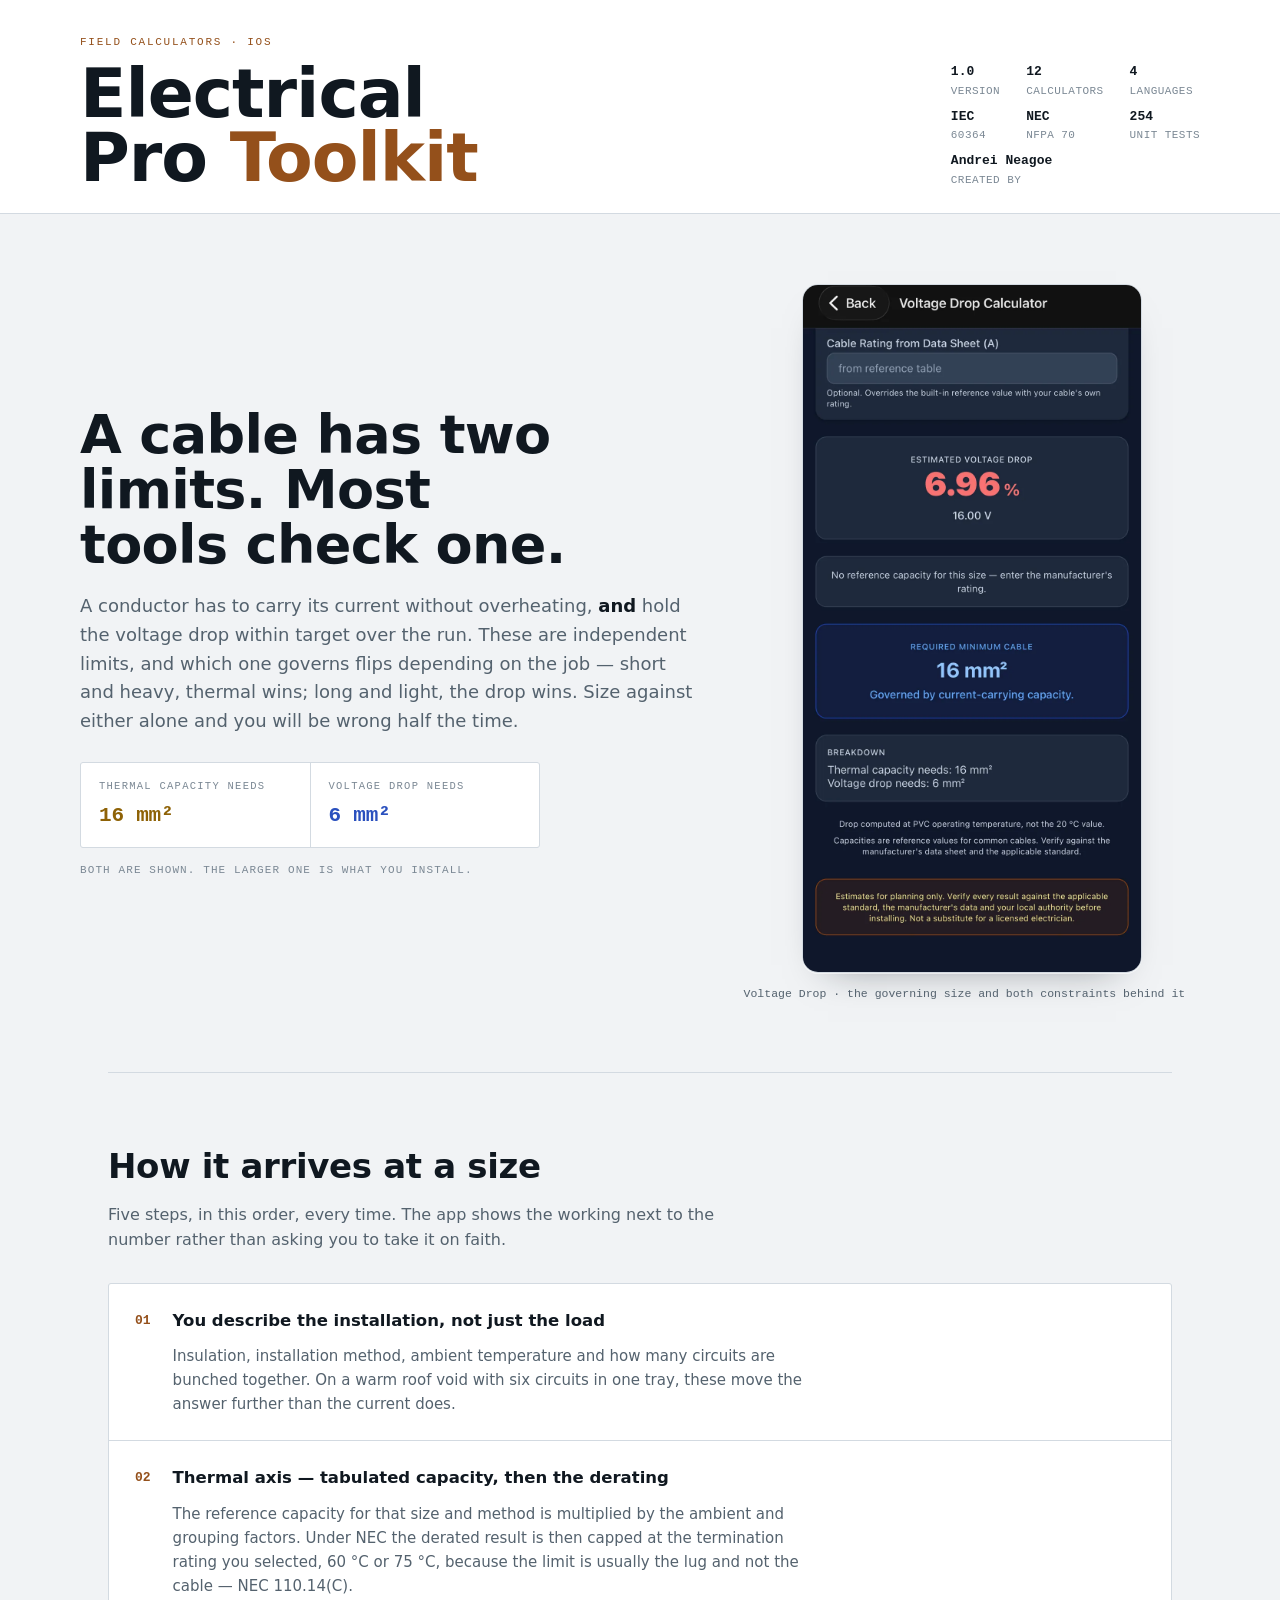
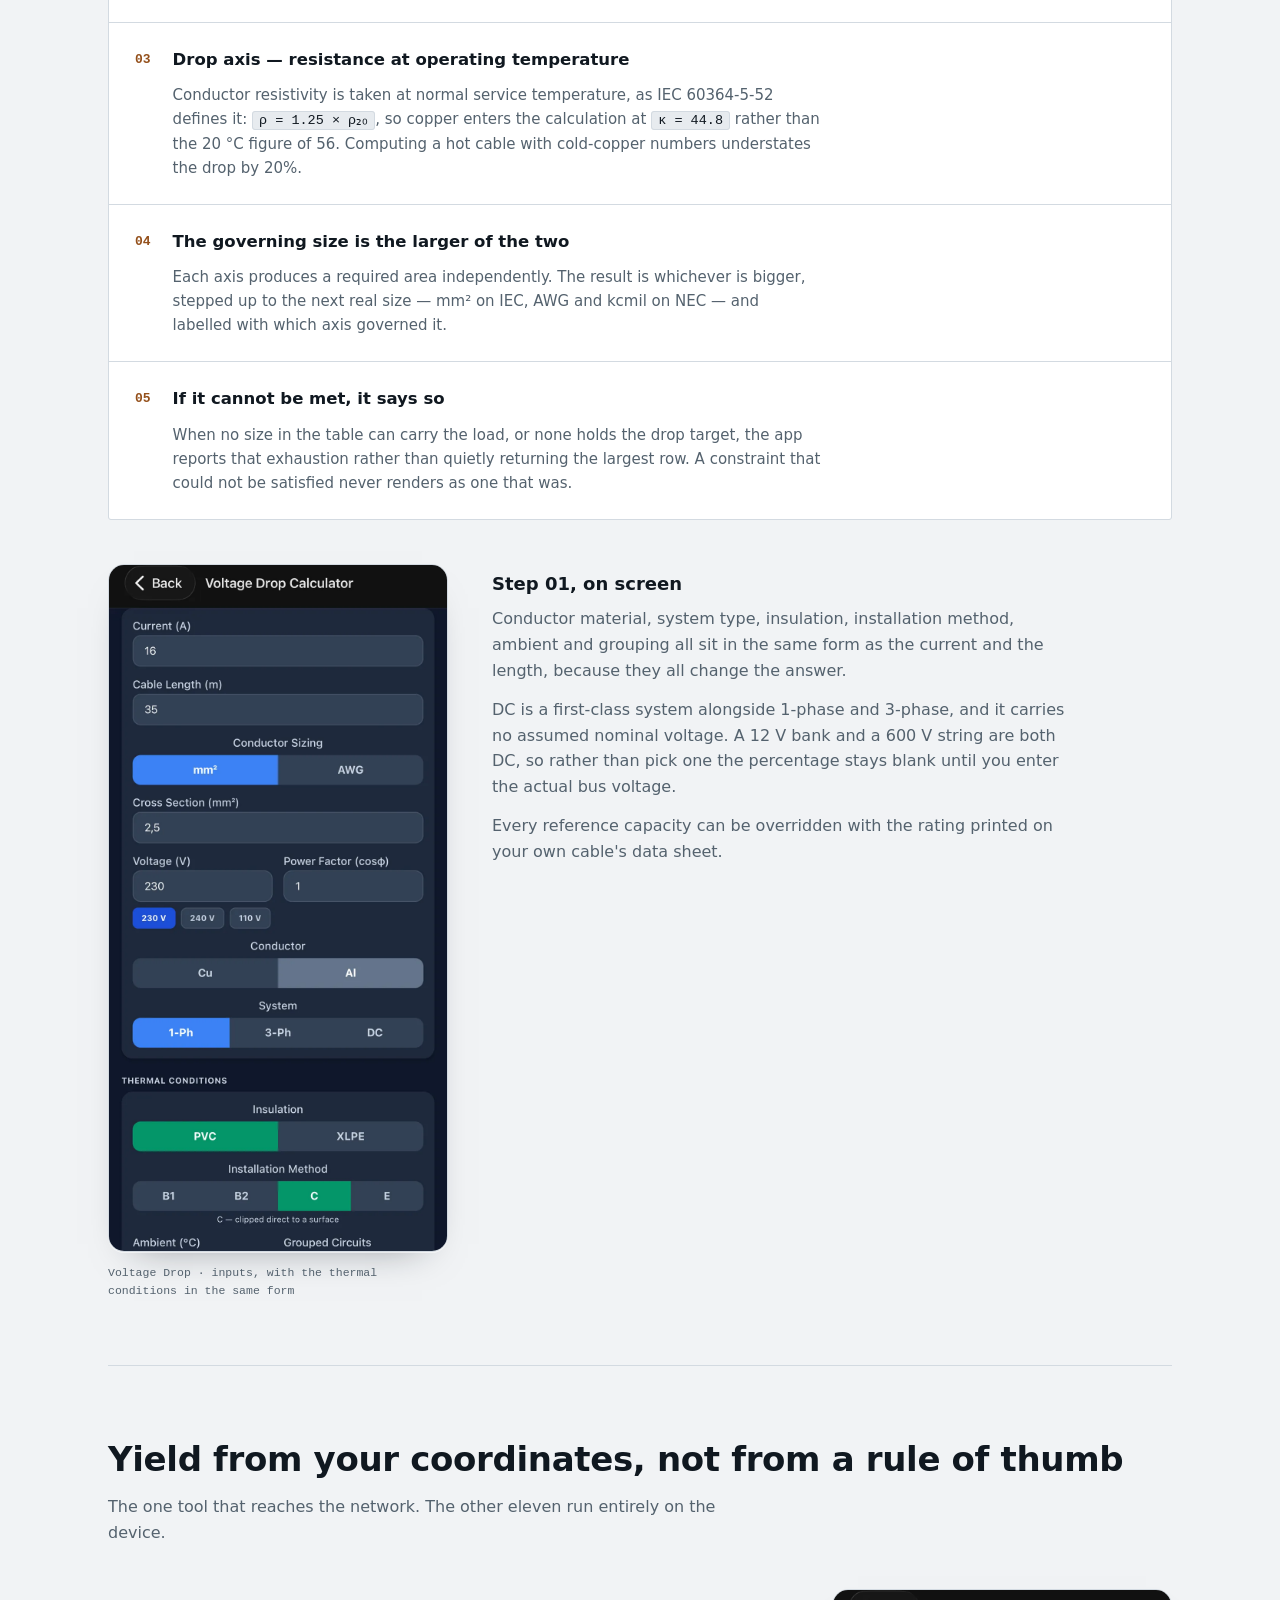
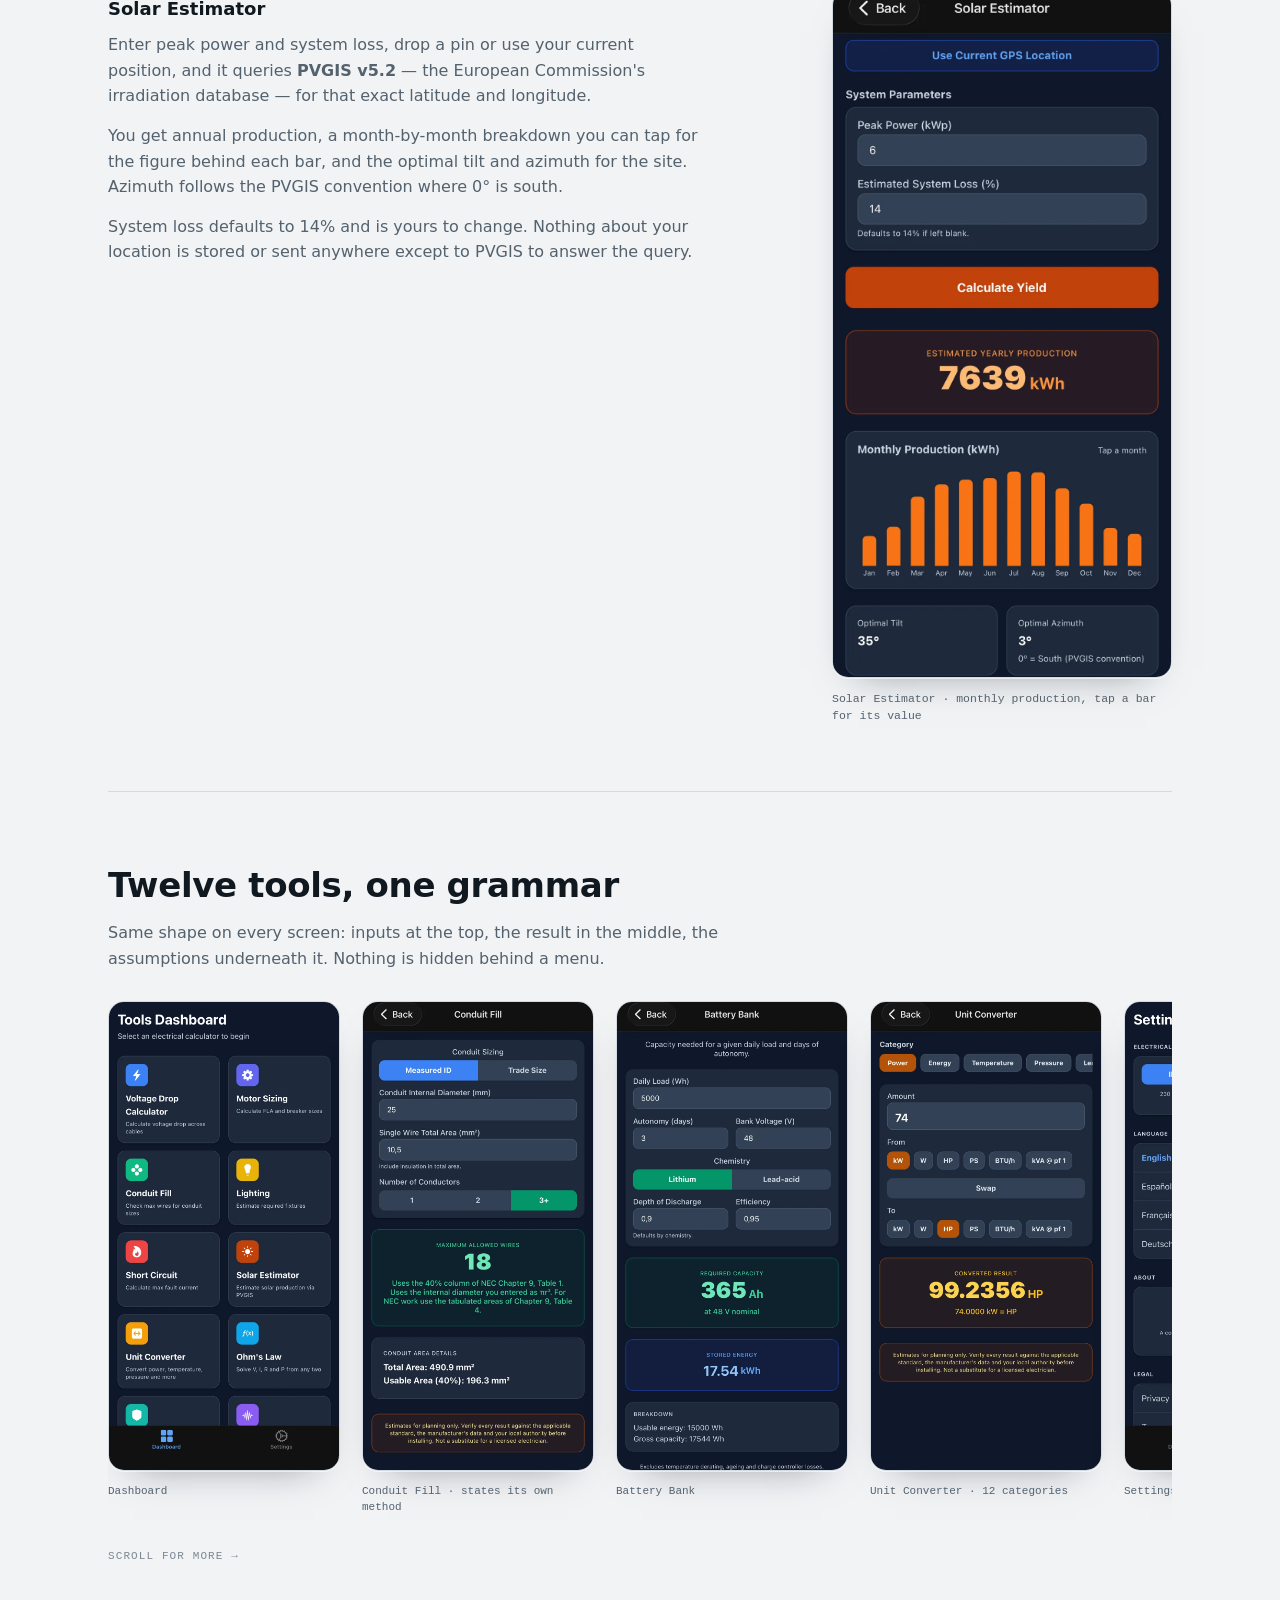
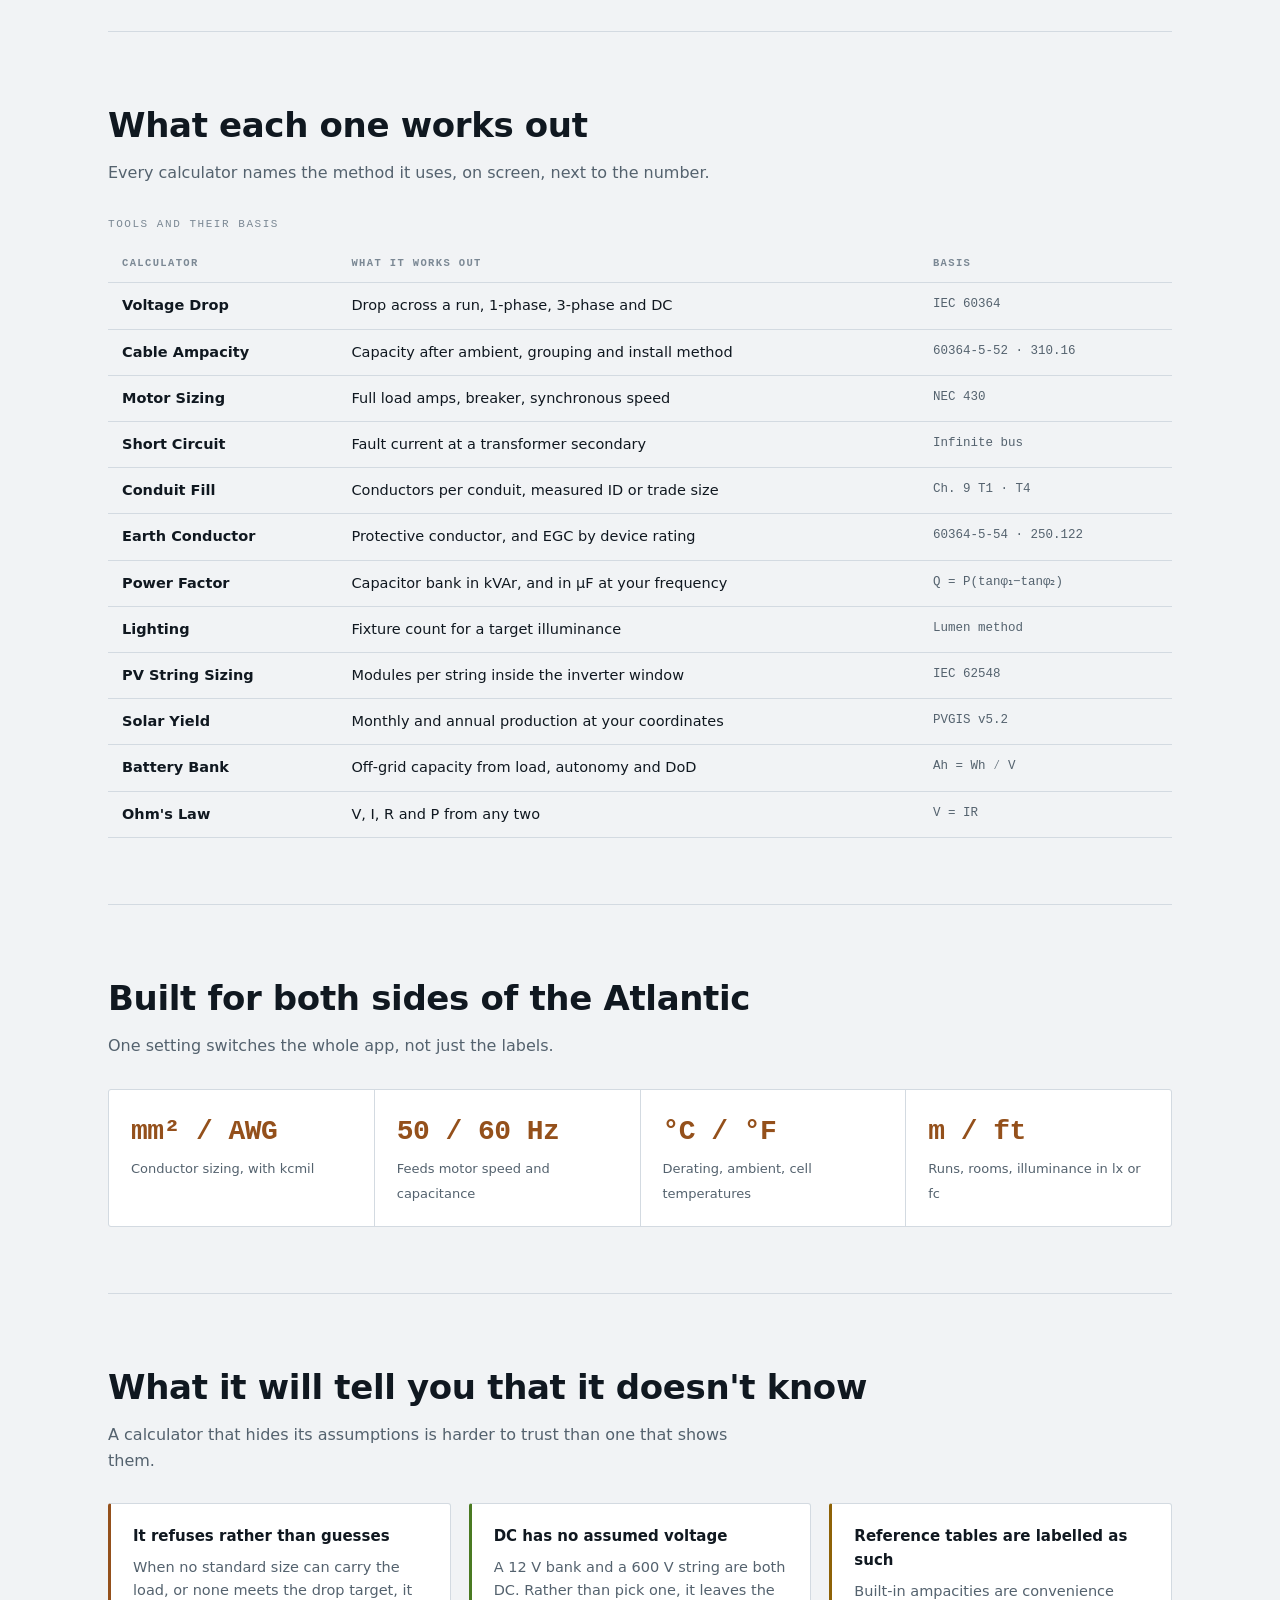
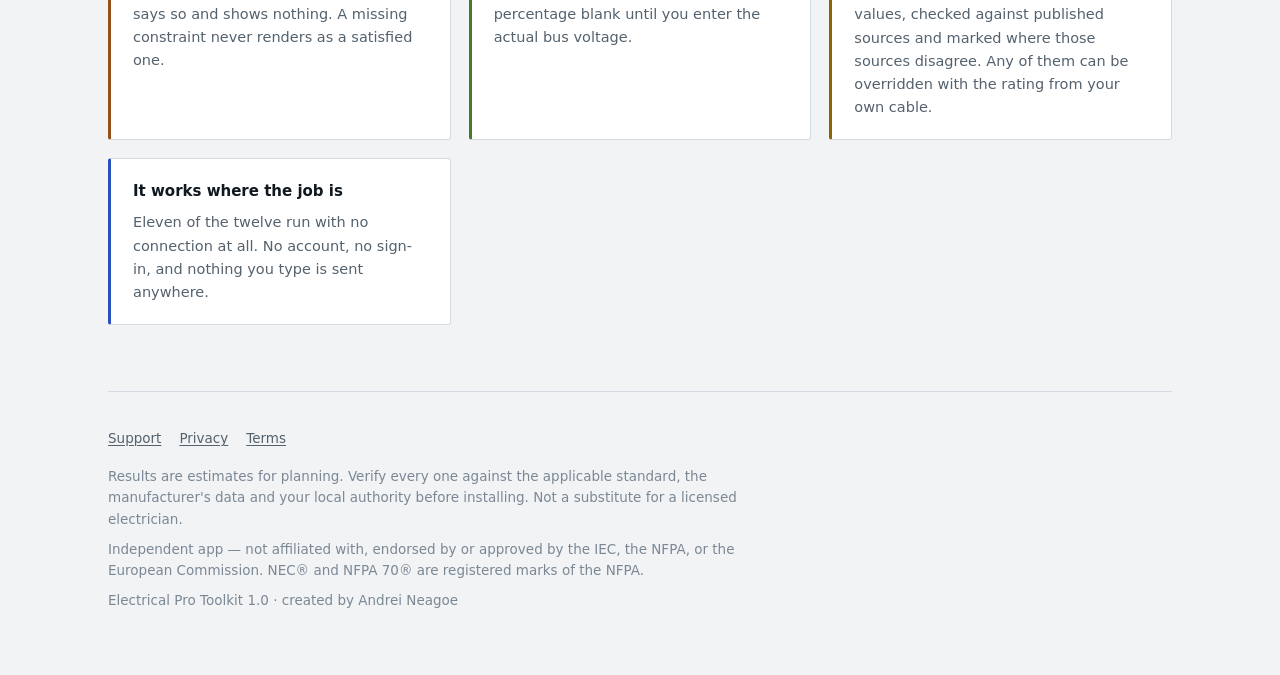
==== commit 07680400: "Site says 1.0, matching the App Store version record The binary reports 1.0.0 (app.json CFBundleShor" ====
--- a/app.html
+++ b/app.html
@@ -277,7 +277,7 @@
       <h1 class="mark">Electrical<br>Pro <em>Toolkit</em></h1>
     </div>
     <div class="tb-meta">
-      <div><b>1.0.0</b>version</div>
+      <div><b>1.0</b>version</div>
       <div><b>12</b>calculators</div>
       <div><b>4</b>languages</div>
       <div><b>IEC</b>60364</div>
@@ -553,7 +553,7 @@
         Independent app — not affiliated with, endorsed by or approved by the IEC, the NFPA,
         or the European Commission. NEC® and NFPA 70® are registered marks of the NFPA.
       </p>
-      <p>Electrical Pro Toolkit 1.0.0 · created by Andrei Neagoe</p>
+      <p>Electrical Pro Toolkit 1.0 · created by Andrei Neagoe</p>
     </footer>
 
   </div>
